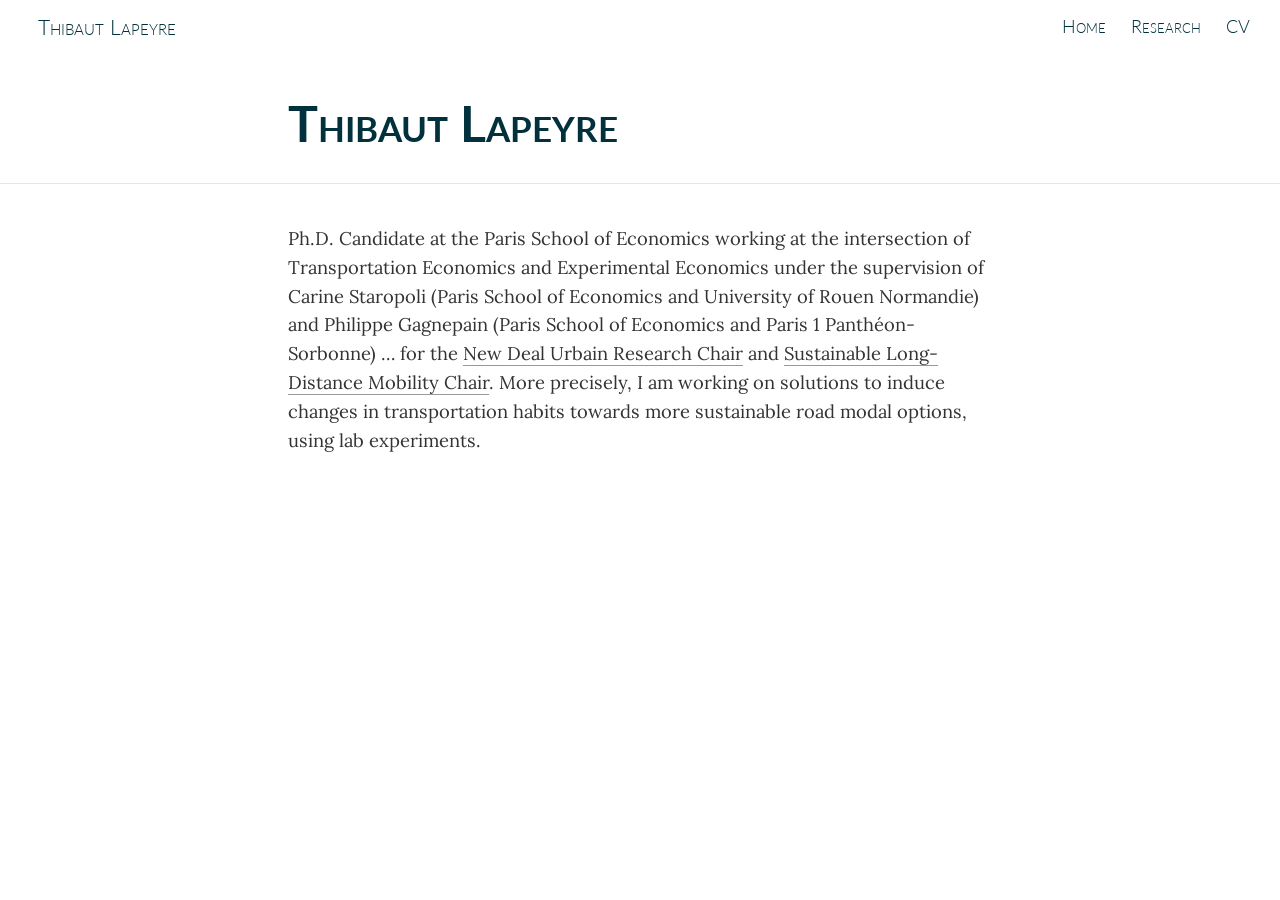
==== docs/index.html @ e449facc "Initial commit" ====
<!DOCTYPE html>

<html xmlns="http://www.w3.org/1999/xhtml" lang="" xml:lang="">

<head>
  <meta charset="utf-8"/>
  <meta name="viewport" content="width=device-width, initial-scale=1"/>
  <meta http-equiv="X-UA-Compatible" content="IE=Edge,chrome=1"/>
  <meta name="generator" content="distill" />

  <style type="text/css">
  /* Hide doc at startup (prevent jankiness while JS renders/transforms) */
  body {
    visibility: hidden;
  }
  </style>

 <!--radix_placeholder_import_source-->
 <!--/radix_placeholder_import_source-->

<style type="text/css">code{white-space: pre;}</style>
<style type="text/css" data-origin="pandoc">
pre > code.sourceCode { white-space: pre; position: relative; }
pre > code.sourceCode > span { line-height: 1.25; }
pre > code.sourceCode > span:empty { height: 1.2em; }
.sourceCode { overflow: visible; }
code.sourceCode > span { color: inherit; text-decoration: inherit; }
div.sourceCode { margin: 1em 0; }
pre.sourceCode { margin: 0; }
@media screen {
div.sourceCode { overflow: auto; }
}
@media print {
pre > code.sourceCode { white-space: pre-wrap; }
pre > code.sourceCode > span { display: inline-block; text-indent: -5em; padding-left: 5em; }
}
pre.numberSource code
  { counter-reset: source-line 0; }
pre.numberSource code > span
  { position: relative; left: -4em; counter-increment: source-line; }
pre.numberSource code > span > a:first-child::before
  { content: counter(source-line);
    position: relative; left: -1em; text-align: right; vertical-align: baseline;
    border: none; display: inline-block;
    -webkit-touch-callout: none; -webkit-user-select: none;
    -khtml-user-select: none; -moz-user-select: none;
    -ms-user-select: none; user-select: none;
    padding: 0 4px; width: 4em;
    color: #aaaaaa;
  }
pre.numberSource { margin-left: 3em; border-left: 1px solid #aaaaaa;  padding-left: 4px; }
div.sourceCode
  { color: #00769e; background-color: #f1f3f5; }
@media screen {
pre > code.sourceCode > span > a:first-child::before { text-decoration: underline; }
}
code span { color: #00769e; } /* Normal */
code span.al { color: #ad0000; } /* Alert */
code span.an { color: #5e5e5e; } /* Annotation */
code span.at { color: #657422; } /* Attribute */
code span.bn { color: #ad0000; } /* BaseN */
code span.bu { } /* BuiltIn */
code span.cf { color: #00769e; } /* ControlFlow */
code span.ch { color: #20794d; } /* Char */
code span.cn { color: #8f5902; } /* Constant */
code span.co { color: #5e5e5e; } /* Comment */
code span.cv { color: #5e5e5e; font-style: italic; } /* CommentVar */
code span.do { color: #5e5e5e; font-style: italic; } /* Documentation */
code span.dt { color: #ad0000; } /* DataType */
code span.dv { color: #ad0000; } /* DecVal */
code span.er { color: #ad0000; } /* Error */
code span.ex { } /* Extension */
code span.fl { color: #ad0000; } /* Float */
code span.fu { color: #4758ab; } /* Function */
code span.im { } /* Import */
code span.in { color: #5e5e5e; } /* Information */
code span.kw { color: #00769e; } /* Keyword */
code span.op { color: #5e5e5e; } /* Operator */
code span.ot { color: #00769e; } /* Other */
code span.pp { color: #ad0000; } /* Preprocessor */
code span.sc { color: #5e5e5e; } /* SpecialChar */
code span.ss { color: #20794d; } /* SpecialString */
code span.st { color: #20794d; } /* String */
code span.va { color: #111111; } /* Variable */
code span.vs { color: #20794d; } /* VerbatimString */
code span.wa { color: #5e5e5e; font-style: italic; } /* Warning */
</style>


  <!--radix_placeholder_meta_tags-->
  <title>Thibaut Lapeyre</title>




  <!--  https://developers.facebook.com/docs/sharing/webmasters#markup -->
  <meta property="og:title" content="Thibaut Lapeyre"/>
  <meta property="og:type" content="article"/>
  <meta property="og:locale" content="en_US"/>
  <meta property="og:site_name" content="Thibaut Lapeyre"/>

  <!--  https://dev.twitter.com/cards/types/summary -->
  <meta property="twitter:card" content="summary"/>
  <meta property="twitter:title" content="Thibaut Lapeyre"/>

  <!--/radix_placeholder_meta_tags-->
  <!--radix_placeholder_rmarkdown_metadata-->

  <script type="text/json" id="radix-rmarkdown-metadata">
  {"type":"list","attributes":{"names":{"type":"character","attributes":{},"value":["title","site","image","angle","links","output","resource_files"]}},"value":[{"type":"character","attributes":{},"value":["Thibaut Lapeyre"]},{"type":"character","attributes":{},"value":["distill::distill_website"]},{"type":"character","attributes":{},"value":["images/photo_thibaut_lapeyre.jpg"]},{"type":"integer","attributes":{},"value":[130]},{"type":"list","attributes":{},"value":[{"type":"list","attributes":{"names":{"type":"character","attributes":{},"value":["label","url"]}},"value":[{"type":"character","attributes":{},"value":["`<svg aria-hidden=\"true\" role=\"img\" viewBox=\"0 0 512 512\" style=\"height:1em;width:1em;vertical-align:-0.125em;margin-left:auto;margin-right:auto;font-size:inherit;fill:currentColor;overflow:visible;position:relative;\"><path d=\"M64 112c-8.8 0-16 7.2-16 16v22.1L220.5 291.7c20.7 17 50.4 17 71.1 0L464 150.1V128c0-8.8-7.2-16-16-16H64zM48 212.2V384c0 8.8 7.2 16 16 16H448c8.8 0 16-7.2 16-16V212.2L322 328.8c-38.4 31.5-93.7 31.5-132 0L48 212.2zM0 128C0 92.7 28.7 64 64 64H448c35.3 0 64 28.7 64 64V384c0 35.3-28.7 64-64 64H64c-35.3 0-64-28.7-64-64V128z\"/><\/svg>`{=html} Email"]},{"type":"character","attributes":{},"value":["mailto:thibautlapeyre@psemail.eu"]}]},{"type":"list","attributes":{"names":{"type":"character","attributes":{},"value":["label","url"]}},"value":[{"type":"character","attributes":{},"value":["`<svg aria-hidden=\"true\" role=\"img\" viewBox=\"0 0 496 512\" style=\"height:1em;width:0.97em;vertical-align:-0.125em;margin-left:auto;margin-right:auto;font-size:inherit;fill:currentColor;overflow:visible;position:relative;\"><path d=\"M165.9 397.4c0 2-2.3 3.6-5.2 3.6-3.3.3-5.6-1.3-5.6-3.6 0-2 2.3-3.6 5.2-3.6 3-.3 5.6 1.3 5.6 3.6zm-31.1-4.5c-.7 2 1.3 4.3 4.3 4.9 2.6 1 5.6 0 6.2-2s-1.3-4.3-4.3-5.2c-2.6-.7-5.5.3-6.2 2.3zm44.2-1.7c-2.9.7-4.9 2.6-4.6 4.9.3 2 2.9 3.3 5.9 2.6 2.9-.7 4.9-2.6 4.6-4.6-.3-1.9-3-3.2-5.9-2.9zM244.8 8C106.1 8 0 113.3 0 252c0 110.9 69.8 205.8 169.5 239.2 12.8 2.3 17.3-5.6 17.3-12.1 0-6.2-.3-40.4-.3-61.4 0 0-70 15-84.7-29.8 0 0-11.4-29.1-27.8-36.6 0 0-22.9-15.7 1.6-15.4 0 0 24.9 2 38.6 25.8 21.9 38.6 58.6 27.5 72.9 20.9 2.3-16 8.8-27.1 16-33.7-55.9-6.2-112.3-14.3-112.3-110.5 0-27.5 7.6-41.3 23.6-58.9-2.6-6.5-11.1-33.3 2.6-67.9 20.9-6.5 69 27 69 27 20-5.6 41.5-8.5 62.8-8.5s42.8 2.9 62.8 8.5c0 0 48.1-33.6 69-27 13.7 34.7 5.2 61.4 2.6 67.9 16 17.7 25.8 31.5 25.8 58.9 0 96.5-58.9 104.2-114.8 110.5 9.2 7.9 17 22.9 17 46.4 0 33.7-.3 75.4-.3 83.6 0 6.5 4.6 14.4 17.3 12.1C428.2 457.8 496 362.9 496 252 496 113.3 383.5 8 244.8 8zM97.2 352.9c-1.3 1-1 3.3.7 5.2 1.6 1.6 3.9 2.3 5.2 1 1.3-1 1-3.3-.7-5.2-1.6-1.6-3.9-2.3-5.2-1zm-10.8-8.1c-.7 1.3.3 2.9 2.3 3.9 1.6 1 3.6.7 4.3-.7.7-1.3-.3-2.9-2.3-3.9-2-.6-3.6-.3-4.3.7zm32.4 35.6c-1.6 1.3-1 4.3 1.3 6.2 2.3 2.3 5.2 2.6 6.5 1 1.3-1.3.7-4.3-1.3-6.2-2.2-2.3-5.2-2.6-6.5-1zm-11.4-14.7c-1.6 1-1.6 3.6 0 5.9 1.6 2.3 4.3 3.3 5.6 2.3 1.6-1.3 1.6-3.9 0-6.2-1.4-2.3-4-3.3-5.6-2z\"/><\/svg>`{=html} GitHub"]},{"type":"character","attributes":{},"value":["https://github.com/tiblapeyre"]}]}]},{"type":"character","attributes":{},"value":["distill::distill_article"]},{"type":"character","attributes":{},"value":["images/photo thibaut lapeyre.jpg","images/contis.jpg"]}]}
  </script>
  <!--/radix_placeholder_rmarkdown_metadata-->
  <!--radix_placeholder_navigation_in_header-->
  <meta name="distill:offset" content=""/>

  <script type="application/javascript">

    window.headroom_prevent_pin = false;

    window.document.addEventListener("DOMContentLoaded", function (event) {

      // initialize headroom for banner
      var header = $('header').get(0);
      var headerHeight = header.offsetHeight;
      var headroom = new Headroom(header, {
        tolerance: 5,
        onPin : function() {
          if (window.headroom_prevent_pin) {
            window.headroom_prevent_pin = false;
            headroom.unpin();
          }
        }
      });
      headroom.init();
      if(window.location.hash)
        headroom.unpin();
      $(header).addClass('headroom--transition');

      // offset scroll location for banner on hash change
      // (see: https://github.com/WickyNilliams/headroom.js/issues/38)
      window.addEventListener("hashchange", function(event) {
        window.scrollTo(0, window.pageYOffset - (headerHeight + 25));
      });

      // responsive menu
      $('.distill-site-header').each(function(i, val) {
        var topnav = $(this);
        var toggle = topnav.find('.nav-toggle');
        toggle.on('click', function() {
          topnav.toggleClass('responsive');
        });
      });

      // nav dropdowns
      $('.nav-dropbtn').click(function(e) {
        $(this).next('.nav-dropdown-content').toggleClass('nav-dropdown-active');
        $(this).parent().siblings('.nav-dropdown')
           .children('.nav-dropdown-content').removeClass('nav-dropdown-active');
      });
      $("body").click(function(e){
        $('.nav-dropdown-content').removeClass('nav-dropdown-active');
      });
      $(".nav-dropdown").click(function(e){
        e.stopPropagation();
      });
    });
  </script>

  <style type="text/css">

  /* Theme (user-documented overrideables for nav appearance) */

  .distill-site-nav {
    color: rgba(255, 255, 255, 0.8);
    background-color: #0F2E3D;
    font-size: 15px;
    font-weight: 300;
  }

  .distill-site-nav a {
    color: inherit;
    text-decoration: none;
  }

  .distill-site-nav a:hover {
    color: white;
  }

  @media print {
    .distill-site-nav {
      display: none;
    }
  }

  .distill-site-header {

  }

  .distill-site-footer {

  }


  /* Site Header */

  .distill-site-header {
    width: 100%;
    box-sizing: border-box;
    z-index: 3;
  }

  .distill-site-header .nav-left {
    display: inline-block;
    margin-left: 8px;
  }

  @media screen and (max-width: 768px) {
    .distill-site-header .nav-left {
      margin-left: 0;
    }
  }


  .distill-site-header .nav-right {
    float: right;
    margin-right: 8px;
  }

  .distill-site-header a,
  .distill-site-header .title {
    display: inline-block;
    text-align: center;
    padding: 14px 10px 14px 10px;
  }

  .distill-site-header .title {
    font-size: 18px;
    min-width: 150px;
  }

  .distill-site-header .logo {
    padding: 0;
  }

  .distill-site-header .logo img {
    display: none;
    max-height: 20px;
    width: auto;
    margin-bottom: -4px;
  }

  .distill-site-header .nav-image img {
    max-height: 18px;
    width: auto;
    display: inline-block;
    margin-bottom: -3px;
  }



  @media screen and (min-width: 1000px) {
    .distill-site-header .logo img {
      display: inline-block;
    }
    .distill-site-header .nav-left {
      margin-left: 20px;
    }
    .distill-site-header .nav-right {
      margin-right: 20px;
    }
    .distill-site-header .title {
      padding-left: 12px;
    }
  }


  .distill-site-header .nav-toggle {
    display: none;
  }

  .nav-dropdown {
    display: inline-block;
    position: relative;
  }

  .nav-dropdown .nav-dropbtn {
    border: none;
    outline: none;
    color: rgba(255, 255, 255, 0.8);
    padding: 16px 10px;
    background-color: transparent;
    font-family: inherit;
    font-size: inherit;
    font-weight: inherit;
    margin: 0;
    margin-top: 1px;
    z-index: 2;
  }

  .nav-dropdown-content {
    display: none;
    position: absolute;
    background-color: white;
    min-width: 200px;
    border: 1px solid rgba(0,0,0,0.15);
    border-radius: 4px;
    box-shadow: 0px 8px 16px 0px rgba(0,0,0,0.1);
    z-index: 1;
    margin-top: 2px;
    white-space: nowrap;
    padding-top: 4px;
    padding-bottom: 4px;
  }

  .nav-dropdown-content hr {
    margin-top: 4px;
    margin-bottom: 4px;
    border: none;
    border-bottom: 1px solid rgba(0, 0, 0, 0.1);
  }

  .nav-dropdown-active {
    display: block;
  }

  .nav-dropdown-content a, .nav-dropdown-content .nav-dropdown-header {
    color: black;
    padding: 6px 24px;
    text-decoration: none;
    display: block;
    text-align: left;
  }

  .nav-dropdown-content .nav-dropdown-header {
    display: block;
    padding: 5px 24px;
    padding-bottom: 0;
    text-transform: uppercase;
    font-size: 14px;
    color: #999999;
    white-space: nowrap;
  }

  .nav-dropdown:hover .nav-dropbtn {
    color: white;
  }

  .nav-dropdown-content a:hover {
    background-color: #ddd;
    color: black;
  }

  .nav-right .nav-dropdown-content {
    margin-left: -45%;
    right: 0;
  }

  @media screen and (max-width: 768px) {
    .distill-site-header a, .distill-site-header .nav-dropdown  {display: none;}
    .distill-site-header a.nav-toggle {
      float: right;
      display: block;
    }
    .distill-site-header .title {
      margin-left: 0;
    }
    .distill-site-header .nav-right {
      margin-right: 0;
    }
    .distill-site-header {
      overflow: hidden;
    }
    .nav-right .nav-dropdown-content {
      margin-left: 0;
    }
  }


  @media screen and (max-width: 768px) {
    .distill-site-header.responsive {position: relative; min-height: 500px; }
    .distill-site-header.responsive a.nav-toggle {
      position: absolute;
      right: 0;
      top: 0;
    }
    .distill-site-header.responsive a,
    .distill-site-header.responsive .nav-dropdown {
      display: block;
      text-align: left;
    }
    .distill-site-header.responsive .nav-left,
    .distill-site-header.responsive .nav-right {
      width: 100%;
    }
    .distill-site-header.responsive .nav-dropdown {float: none;}
    .distill-site-header.responsive .nav-dropdown-content {position: relative;}
    .distill-site-header.responsive .nav-dropdown .nav-dropbtn {
      display: block;
      width: 100%;
      text-align: left;
    }
  }

  /* Site Footer */

  .distill-site-footer {
    width: 100%;
    overflow: hidden;
    box-sizing: border-box;
    z-index: 3;
    margin-top: 30px;
    padding-top: 30px;
    padding-bottom: 30px;
    text-align: center;
  }

  /* Headroom */

  d-title {
    padding-top: 6rem;
  }

  @media print {
    d-title {
      padding-top: 4rem;
    }
  }

  .headroom {
    z-index: 1000;
    position: fixed;
    top: 0;
    left: 0;
    right: 0;
  }

  .headroom--transition {
    transition: all .4s ease-in-out;
  }

  .headroom--unpinned {
    top: -100px;
  }

  .headroom--pinned {
    top: 0;
  }

  /* adjust viewport for navbar height */
  /* helps vertically center bootstrap (non-distill) content */
  .min-vh-100 {
    min-height: calc(100vh - 100px) !important;
  }

  </style>

  <script src="site_libs/jquery-3.6.0/jquery-3.6.0.min.js"></script>
  <link href="site_libs/font-awesome-6.5.2/css/all.min.css" rel="stylesheet"/>
  <link href="site_libs/font-awesome-6.5.2/css/v4-shims.min.css" rel="stylesheet"/>
  <script src="site_libs/headroom-0.9.4/headroom.min.js"></script>
  <!--/radix_placeholder_navigation_in_header-->
  <!--radix_placeholder_distill-->

  <style type="text/css">

  body {
    background-color: white;
  }

  .pandoc-table {
    width: 100%;
  }

  .pandoc-table>caption {
    margin-bottom: 10px;
  }

  .pandoc-table th:not([align]) {
    text-align: left;
  }

  .pagedtable-footer {
    font-size: 15px;
  }

  d-byline .byline {
    grid-template-columns: 2fr 2fr;
  }

  d-byline .byline h3 {
    margin-block-start: 1.5em;
  }

  d-byline .byline .authors-affiliations h3 {
    margin-block-start: 0.5em;
  }

  .authors-affiliations .orcid-id {
    width: 16px;
    height:16px;
    margin-left: 4px;
    margin-right: 4px;
    vertical-align: middle;
    padding-bottom: 2px;
  }

  d-title .dt-tags {
    margin-top: 1em;
    grid-column: text;
  }

  .dt-tags .dt-tag {
    text-decoration: none;
    display: inline-block;
    color: rgba(0,0,0,0.6);
    padding: 0em 0.4em;
    margin-right: 0.5em;
    margin-bottom: 0.4em;
    font-size: 70%;
    border: 1px solid rgba(0,0,0,0.2);
    border-radius: 3px;
    text-transform: uppercase;
    font-weight: 500;
  }

  d-article table.gt_table td,
  d-article table.gt_table th {
    border-bottom: none;
    font-size: 100%;
  }

  .html-widget {
    margin-bottom: 2.0em;
  }

  .l-screen-inset {
    padding-right: 16px;
  }

  .l-screen .caption {
    margin-left: 10px;
  }

  .shaded {
    background: rgb(247, 247, 247);
    padding-top: 20px;
    padding-bottom: 20px;
    border-top: 1px solid rgba(0, 0, 0, 0.1);
    border-bottom: 1px solid rgba(0, 0, 0, 0.1);
  }

  .shaded .html-widget {
    margin-bottom: 0;
    border: 1px solid rgba(0, 0, 0, 0.1);
  }

  .shaded .shaded-content {
    background: white;
  }

  .text-output {
    margin-top: 0;
    line-height: 1.5em;
  }

  .hidden {
    display: none !important;
  }

  hr.section-separator {
    border: none;
    border-top: 1px solid rgba(0, 0, 0, 0.1);
    margin: 0px;
  }


  d-byline {
    border-top: none;
  }

  d-article {
    padding-top: 2.5rem;
    padding-bottom: 30px;
    border-top: none;
  }

  d-appendix {
    padding-top: 30px;
  }

  d-article>p>img {
    width: 100%;
  }

  d-article h2 {
    margin: 1rem 0 1.5rem 0;
  }

  d-article h3 {
    margin-top: 1.5rem;
  }

  d-article iframe {
    border: 1px solid rgba(0, 0, 0, 0.1);
    margin-bottom: 2.0em;
    width: 100%;
  }

  /* Tweak code blocks */

  d-article div.sourceCode code,
  d-article pre code {
    font-family: Consolas, Monaco, 'Andale Mono', 'Ubuntu Mono', monospace;
  }

  d-article pre,
  d-article div.sourceCode,
  d-article div.sourceCode pre {
    overflow: auto;
  }

  d-article div.sourceCode {
    background-color: white;
  }

  d-article div.sourceCode pre {
    padding-left: 10px;
    font-size: 12px;
    border-left: 2px solid rgba(0,0,0,0.1);
  }

  d-article pre {
    font-size: 12px;
    color: black;
    background: none;
    margin-top: 0;
    text-align: left;
    white-space: pre;
    word-spacing: normal;
    word-break: normal;
    word-wrap: normal;
    line-height: 1.5;

    -moz-tab-size: 4;
    -o-tab-size: 4;
    tab-size: 4;

    -webkit-hyphens: none;
    -moz-hyphens: none;
    -ms-hyphens: none;
    hyphens: none;
  }

  d-article pre a {
    border-bottom: none;
  }

  d-article pre a:hover {
    border-bottom: none;
    text-decoration: underline;
  }

  d-article details {
    grid-column: text;
    margin-bottom: 0.8em;
  }

  @media(min-width: 768px) {

  d-article pre,
  d-article div.sourceCode,
  d-article div.sourceCode pre {
    overflow: visible !important;
  }

  d-article div.sourceCode pre {
    padding-left: 18px;
    font-size: 14px;
  }

  /* tweak for Pandoc numbered line within distill */
  d-article pre.numberSource code > span {
      left: -2em;
  }

  d-article pre {
    font-size: 14px;
  }

  }

  figure img.external {
    background: white;
    border: 1px solid rgba(0, 0, 0, 0.1);
    box-shadow: 0 1px 8px rgba(0, 0, 0, 0.1);
    padding: 18px;
    box-sizing: border-box;
  }

  /* CSS for d-contents */

  .d-contents {
    grid-column: text;
    color: rgba(0,0,0,0.8);
    font-size: 0.9em;
    padding-bottom: 1em;
    margin-bottom: 1em;
    padding-bottom: 0.5em;
    margin-bottom: 1em;
    padding-left: 0.25em;
    justify-self: start;
  }

  @media(min-width: 1000px) {
    .d-contents.d-contents-float {
      height: 0;
      grid-column-start: 1;
      grid-column-end: 4;
      justify-self: center;
      padding-right: 3em;
      padding-left: 2em;
    }
  }

  .d-contents nav h3 {
    font-size: 18px;
    margin-top: 0;
    margin-bottom: 1em;
  }

  .d-contents li {
    list-style-type: none
  }

  .d-contents nav > ul {
    padding-left: 0;
  }

  .d-contents ul {
    padding-left: 1em
  }

  .d-contents nav ul li {
    margin-top: 0.6em;
    margin-bottom: 0.2em;
  }

  .d-contents nav a {
    font-size: 13px;
    border-bottom: none;
    text-decoration: none
    color: rgba(0, 0, 0, 0.8);
  }

  .d-contents nav a:hover {
    text-decoration: underline solid rgba(0, 0, 0, 0.6)
  }

  .d-contents nav > ul > li > a {
    font-weight: 600;
  }

  .d-contents nav > ul > li > ul {
    font-weight: inherit;
  }

  .d-contents nav > ul > li > ul > li {
    margin-top: 0.2em;
  }


  .d-contents nav ul {
    margin-top: 0;
    margin-bottom: 0.25em;
  }

  .d-article-with-toc h2:nth-child(2) {
    margin-top: 0;
  }


  /* Figure */

  .figure {
    position: relative;
    margin-bottom: 2.5em;
    margin-top: 1.5em;
  }

  .figure .caption {
    color: rgba(0, 0, 0, 0.6);
    font-size: 12px;
    line-height: 1.5em;
  }

  .figure img.external {
    background: white;
    border: 1px solid rgba(0, 0, 0, 0.1);
    box-shadow: 0 1px 8px rgba(0, 0, 0, 0.1);
    padding: 18px;
    box-sizing: border-box;
  }

  .figure .caption a {
    color: rgba(0, 0, 0, 0.6);
  }

  .figure .caption b,
  .figure .caption strong, {
    font-weight: 600;
    color: rgba(0, 0, 0, 1.0);
  }

  /* Citations */

  d-article .citation {
    color: inherit;
    cursor: inherit;
  }

  div.hanging-indent{
    margin-left: 1em; text-indent: -1em;
  }

  /* Citation hover box */

  .tippy-box[data-theme~=light-border] {
    background-color: rgba(250, 250, 250, 0.95);
  }

  .tippy-content > p {
    margin-bottom: 0;
    padding: 2px;
  }


  /* Tweak 1000px media break to show more text */

  @media(min-width: 1000px) {
    .base-grid,
    distill-header,
    d-title,
    d-abstract,
    d-article,
    d-appendix,
    distill-appendix,
    d-byline,
    d-footnote-list,
    d-citation-list,
    distill-footer {
      grid-template-columns: [screen-start] 1fr [page-start kicker-start] 80px [middle-start] 50px [text-start kicker-end] 65px 65px 65px 65px 65px 65px 65px 65px [text-end gutter-start] 65px [middle-end] 65px [page-end gutter-end] 1fr [screen-end];
      grid-column-gap: 16px;
    }

    .grid {
      grid-column-gap: 16px;
    }

    d-article {
      font-size: 1.06rem;
      line-height: 1.7em;
    }
    figure .caption, .figure .caption, figure figcaption {
      font-size: 13px;
    }
  }

  @media(min-width: 1180px) {
    .base-grid,
    distill-header,
    d-title,
    d-abstract,
    d-article,
    d-appendix,
    distill-appendix,
    d-byline,
    d-footnote-list,
    d-citation-list,
    distill-footer {
      grid-template-columns: [screen-start] 1fr [page-start kicker-start] 60px [middle-start] 60px [text-start kicker-end] 60px 60px 60px 60px 60px 60px 60px 60px [text-end gutter-start] 60px [middle-end] 60px [page-end gutter-end] 1fr [screen-end];
      grid-column-gap: 32px;
    }

    .grid {
      grid-column-gap: 32px;
    }
  }


  /* Get the citation styles for the appendix (not auto-injected on render since
     we do our own rendering of the citation appendix) */

  d-appendix .citation-appendix,
  .d-appendix .citation-appendix {
    font-size: 11px;
    line-height: 15px;
    border-left: 1px solid rgba(0, 0, 0, 0.1);
    padding-left: 18px;
    border: 1px solid rgba(0,0,0,0.1);
    background: rgba(0, 0, 0, 0.02);
    padding: 10px 18px;
    border-radius: 3px;
    color: rgba(150, 150, 150, 1);
    overflow: hidden;
    margin-top: -12px;
    white-space: pre-wrap;
    word-wrap: break-word;
  }

  /* Include appendix styles here so they can be overridden */

  d-appendix {
    contain: layout style;
    font-size: 0.8em;
    line-height: 1.7em;
    margin-top: 60px;
    margin-bottom: 0;
    border-top: 1px solid rgba(0, 0, 0, 0.1);
    color: rgba(0,0,0,0.5);
    padding-top: 60px;
    padding-bottom: 48px;
  }

  d-appendix h3 {
    grid-column: page-start / text-start;
    font-size: 15px;
    font-weight: 500;
    margin-top: 1em;
    margin-bottom: 0;
    color: rgba(0,0,0,0.65);
  }

  d-appendix h3 + * {
    margin-top: 1em;
  }

  d-appendix ol {
    padding: 0 0 0 15px;
  }

  @media (min-width: 768px) {
    d-appendix ol {
      padding: 0 0 0 30px;
      margin-left: -30px;
    }
  }

  d-appendix li {
    margin-bottom: 1em;
  }

  d-appendix a {
    color: rgba(0, 0, 0, 0.6);
  }

  d-appendix > * {
    grid-column: text;
  }

  d-appendix > d-footnote-list,
  d-appendix > d-citation-list,
  d-appendix > distill-appendix {
    grid-column: screen;
  }

  /* Include footnote styles here so they can be overridden */

  d-footnote-list {
    contain: layout style;
  }

  d-footnote-list > * {
    grid-column: text;
  }

  d-footnote-list a.footnote-backlink {
    color: rgba(0,0,0,0.3);
    padding-left: 0.5em;
  }



  /* Anchor.js */

  .anchorjs-link {
    /*transition: all .25s linear; */
    text-decoration: none;
    border-bottom: none;
  }
  *:hover > .anchorjs-link {
    margin-left: -1.125em !important;
    text-decoration: none;
    border-bottom: none;
  }

  /* Social footer */

  .social_footer {
    margin-top: 30px;
    margin-bottom: 0;
    color: rgba(0,0,0,0.67);
  }

  .disqus-comments {
    margin-right: 30px;
  }

  .disqus-comment-count {
    border-bottom: 1px solid rgba(0, 0, 0, 0.4);
    cursor: pointer;
  }

  #disqus_thread {
    margin-top: 30px;
  }

  .article-sharing a {
    border-bottom: none;
    margin-right: 8px;
  }

  .article-sharing a:hover {
    border-bottom: none;
  }

  .sidebar-section.subscribe {
    font-size: 12px;
    line-height: 1.6em;
  }

  .subscribe p {
    margin-bottom: 0.5em;
  }


  .article-footer .subscribe {
    font-size: 15px;
    margin-top: 45px;
  }


  .sidebar-section.custom {
    font-size: 12px;
    line-height: 1.6em;
  }

  .custom p {
    margin-bottom: 0.5em;
  }

  /* Styles for listing layout (hide title) */
  .layout-listing d-title, .layout-listing .d-title {
    display: none;
  }

  /* Styles for posts lists (not auto-injected) */


  .posts-with-sidebar {
    padding-left: 45px;
    padding-right: 45px;
  }

  .posts-list .description h2,
  .posts-list .description p {
    font-family: -apple-system, BlinkMacSystemFont, "Segoe UI", Roboto, Oxygen, Ubuntu, Cantarell, "Fira Sans", "Droid Sans", "Helvetica Neue", Arial, sans-serif;
  }

  .posts-list .description h2 {
    font-weight: 700;
    border-bottom: none;
    padding-bottom: 0;
  }

  .posts-list h2.post-tag {
    border-bottom: 1px solid rgba(0, 0, 0, 0.2);
    padding-bottom: 12px;
  }
  .posts-list {
    margin-top: 60px;
    margin-bottom: 24px;
  }

  .posts-list .post-preview {
    text-decoration: none;
    overflow: hidden;
    display: block;
    border-bottom: 1px solid rgba(0, 0, 0, 0.1);
    padding: 24px 0;
  }

  .post-preview-last {
    border-bottom: none !important;
  }

  .posts-list .posts-list-caption {
    grid-column: screen;
    font-weight: 400;
  }

  .posts-list .post-preview h2 {
    margin: 0 0 6px 0;
    line-height: 1.2em;
    font-style: normal;
    font-size: 24px;
  }

  .posts-list .post-preview p {
    margin: 0 0 12px 0;
    line-height: 1.4em;
    font-size: 16px;
  }

  .posts-list .post-preview .thumbnail {
    box-sizing: border-box;
    margin-bottom: 24px;
    position: relative;
    max-width: 500px;
  }
  .posts-list .post-preview img {
    width: 100%;
    display: block;
  }

  .posts-list .metadata {
    font-size: 12px;
    line-height: 1.4em;
    margin-bottom: 18px;
  }

  .posts-list .metadata > * {
    display: inline-block;
  }

  .posts-list .metadata .publishedDate {
    margin-right: 2em;
  }

  .posts-list .metadata .dt-authors {
    display: block;
    margin-top: 0.3em;
    margin-right: 2em;
  }

  .posts-list .dt-tags {
    display: block;
    line-height: 1em;
  }

  .posts-list .dt-tags .dt-tag {
    display: inline-block;
    color: rgba(0,0,0,0.6);
    padding: 0.3em 0.4em;
    margin-right: 0.2em;
    margin-bottom: 0.4em;
    font-size: 60%;
    border: 1px solid rgba(0,0,0,0.2);
    border-radius: 3px;
    text-transform: uppercase;
    font-weight: 500;
  }

  .posts-list img {
    opacity: 1;
  }

  .posts-list img[data-src] {
    opacity: 0;
  }

  .posts-more {
    clear: both;
  }


  .posts-sidebar {
    font-size: 16px;
  }

  .posts-sidebar h3 {
    font-size: 16px;
    margin-top: 0;
    margin-bottom: 0.5em;
    font-weight: 400;
    text-transform: uppercase;
  }

  .sidebar-section {
    margin-bottom: 30px;
  }

  .categories ul {
    list-style-type: none;
    margin: 0;
    padding: 0;
  }

  .categories li {
    color: rgba(0, 0, 0, 0.8);
    margin-bottom: 0;
  }

  .categories li>a {
    border-bottom: none;
  }

  .categories li>a:hover {
    border-bottom: 1px solid rgba(0, 0, 0, 0.4);
  }

  .categories .active {
    font-weight: 600;
  }

  .categories .category-count {
    color: rgba(0, 0, 0, 0.4);
  }


  @media(min-width: 768px) {
    .posts-list .post-preview h2 {
      font-size: 26px;
    }
    .posts-list .post-preview .thumbnail {
      float: right;
      width: 30%;
      margin-bottom: 0;
    }
    .posts-list .post-preview .description {
      float: left;
      width: 45%;
    }
    .posts-list .post-preview .metadata {
      float: left;
      width: 20%;
      margin-top: 8px;
    }
    .posts-list .post-preview p {
      margin: 0 0 12px 0;
      line-height: 1.5em;
      font-size: 16px;
    }
    .posts-with-sidebar .posts-list {
      float: left;
      width: 75%;
    }
    .posts-with-sidebar .posts-sidebar {
      float: right;
      width: 20%;
      margin-top: 60px;
      padding-top: 24px;
      padding-bottom: 24px;
    }
  }


  /* Improve display for browsers without grid (IE/Edge <= 15) */

  .downlevel {
    line-height: 1.6em;
    font-family: -apple-system, BlinkMacSystemFont, "Segoe UI", Roboto, Oxygen, Ubuntu, Cantarell, "Fira Sans", "Droid Sans", "Helvetica Neue", Arial, sans-serif;
    margin: 0;
  }

  .downlevel .d-title {
    padding-top: 6rem;
    padding-bottom: 1.5rem;
  }

  .downlevel .d-title h1 {
    font-size: 50px;
    font-weight: 700;
    line-height: 1.1em;
    margin: 0 0 0.5rem;
  }

  .downlevel .d-title p {
    font-weight: 300;
    font-size: 1.2rem;
    line-height: 1.55em;
    margin-top: 0;
  }

  .downlevel .d-byline {
    padding-top: 0.8em;
    padding-bottom: 0.8em;
    font-size: 0.8rem;
    line-height: 1.8em;
  }

  .downlevel .section-separator {
    border: none;
    border-top: 1px solid rgba(0, 0, 0, 0.1);
  }

  .downlevel .d-article {
    font-size: 1.06rem;
    line-height: 1.7em;
    padding-top: 1rem;
    padding-bottom: 2rem;
  }


  .downlevel .d-appendix {
    padding-left: 0;
    padding-right: 0;
    max-width: none;
    font-size: 0.8em;
    line-height: 1.7em;
    margin-bottom: 0;
    color: rgba(0,0,0,0.5);
    padding-top: 40px;
    padding-bottom: 48px;
  }

  .downlevel .footnotes ol {
    padding-left: 13px;
  }

  .downlevel .base-grid,
  .downlevel .distill-header,
  .downlevel .d-title,
  .downlevel .d-abstract,
  .downlevel .d-article,
  .downlevel .d-appendix,
  .downlevel .distill-appendix,
  .downlevel .d-byline,
  .downlevel .d-footnote-list,
  .downlevel .d-citation-list,
  .downlevel .distill-footer,
  .downlevel .appendix-bottom,
  .downlevel .posts-container {
    padding-left: 40px;
    padding-right: 40px;
  }

  @media(min-width: 768px) {
    .downlevel .base-grid,
    .downlevel .distill-header,
    .downlevel .d-title,
    .downlevel .d-abstract,
    .downlevel .d-article,
    .downlevel .d-appendix,
    .downlevel .distill-appendix,
    .downlevel .d-byline,
    .downlevel .d-footnote-list,
    .downlevel .d-citation-list,
    .downlevel .distill-footer,
    .downlevel .appendix-bottom,
    .downlevel .posts-container {
    padding-left: 150px;
    padding-right: 150px;
    max-width: 900px;
  }
  }

  .downlevel pre code {
    display: block;
    border-left: 2px solid rgba(0, 0, 0, .1);
    padding: 0 0 0 20px;
    font-size: 14px;
  }

  .downlevel code, .downlevel pre {
    color: black;
    background: none;
    font-family: Consolas, Monaco, 'Andale Mono', 'Ubuntu Mono', monospace;
    text-align: left;
    white-space: pre;
    word-spacing: normal;
    word-break: normal;
    word-wrap: normal;
    line-height: 1.5;

    -moz-tab-size: 4;
    -o-tab-size: 4;
    tab-size: 4;

    -webkit-hyphens: none;
    -moz-hyphens: none;
    -ms-hyphens: none;
    hyphens: none;
  }

  .downlevel .posts-list .post-preview {
    color: inherit;
  }



  </style>

  <script type="application/javascript">

  function is_downlevel_browser() {
    if (bowser.isUnsupportedBrowser({ msie: "12", msedge: "16"},
                                   window.navigator.userAgent)) {
      return true;
    } else {
      return window.load_distill_framework === undefined;
    }
  }

  // show body when load is complete
  function on_load_complete() {

    // add anchors
    if (window.anchors) {
      window.anchors.options.placement = 'left';
      window.anchors.add('d-article > h2, d-article > h3, d-article > h4, d-article > h5');
    }


    // set body to visible
    document.body.style.visibility = 'visible';

    // force redraw for leaflet widgets
    if (window.HTMLWidgets) {
      var maps = window.HTMLWidgets.findAll(".leaflet");
      $.each(maps, function(i, el) {
        var map = this.getMap();
        map.invalidateSize();
        map.eachLayer(function(layer) {
          if (layer instanceof L.TileLayer)
            layer.redraw();
        });
      });
    }

    // trigger 'shown' so htmlwidgets resize
    $('d-article').trigger('shown');
  }

  function init_distill() {

    init_common();

    // create front matter
    var front_matter = $('<d-front-matter></d-front-matter>');
    $('#distill-front-matter').wrap(front_matter);

    // create d-title
    $('.d-title').changeElementType('d-title');

    // separator
    var separator = '<hr class="section-separator" style="clear: both"/>';
    // prepend separator above appendix
    $('.d-byline').before(separator);
    $('.d-article').before(separator);

    // create d-byline
    var byline = $('<d-byline></d-byline>');
    $('.d-byline').replaceWith(byline);

    // create d-article
    var article = $('<d-article></d-article>');
    $('.d-article').wrap(article).children().unwrap();

    // move posts container into article
    $('.posts-container').appendTo($('d-article'));

    // create d-appendix
    $('.d-appendix').changeElementType('d-appendix');

    // flag indicating that we have appendix items
    var appendix = $('.appendix-bottom').children('h3').length > 0;

    // replace footnotes with <d-footnote>
    $('.footnote-ref').each(function(i, val) {
      appendix = true;
      var href = $(this).attr('href');
      var id = href.replace('#', '');
      var fn = $('#' + id);
      var fn_p = $('#' + id + '>p');
      fn_p.find('.footnote-back').remove();
      var text = fn_p.html();
      var dtfn = $('<d-footnote></d-footnote>');
      dtfn.html(text);
      $(this).replaceWith(dtfn);
    });
    // remove footnotes
    $('.footnotes').remove();

    // move refs into #references-listing
    $('#references-listing').replaceWith($('#refs'));

    $('h1.appendix, h2.appendix').each(function(i, val) {
      $(this).changeElementType('h3');
    });
    $('h3.appendix').each(function(i, val) {
      var id = $(this).attr('id');
      $('.d-contents a[href="#' + id + '"]').parent().remove();
      appendix = true;
      $(this).nextUntil($('h1, h2, h3')).addBack().appendTo($('d-appendix'));
    });

    // show d-appendix if we have appendix content
    $("d-appendix").css('display', appendix ? 'grid' : 'none');

    // localize layout chunks to just output
    $('.layout-chunk').each(function(i, val) {

      // capture layout
      var layout = $(this).attr('data-layout');

      // apply layout to markdown level block elements
      var elements = $(this).children().not('details, div.sourceCode, pre, script');
      elements.each(function(i, el) {
        var layout_div = $('<div class="' + layout + '"></div>');
        if (layout_div.hasClass('shaded')) {
          var shaded_content = $('<div class="shaded-content"></div>');
          $(this).wrap(shaded_content);
          $(this).parent().wrap(layout_div);
        } else {
          $(this).wrap(layout_div);
        }
      });


      // unwrap the layout-chunk div
      $(this).children().unwrap();
    });

    // remove code block used to force  highlighting css
    $('.distill-force-highlighting-css').parent().remove();

    // remove empty line numbers inserted by pandoc when using a
    // custom syntax highlighting theme, except when numbering line
    // in code chunk
    $('pre:not(.numberLines) code.sourceCode a:empty').remove();

    // load distill framework
    load_distill_framework();

    // wait for window.distillRunlevel == 4 to do post processing
    function distill_post_process() {

      if (!window.distillRunlevel || window.distillRunlevel < 4)
        return;

      // hide author/affiliations entirely if we have no authors
      var front_matter = JSON.parse($("#distill-front-matter").html());
      var have_authors = front_matter.authors && front_matter.authors.length > 0;
      if (!have_authors)
        $('d-byline').addClass('hidden');

      // article with toc class
      $('.d-contents').parent().addClass('d-article-with-toc');

      // strip links that point to #
      $('.authors-affiliations').find('a[href="#"]').removeAttr('href');

      // add orcid ids
      $('.authors-affiliations').find('.author').each(function(i, el) {
        var orcid_id = front_matter.authors[i].orcidID;
        var author_name = front_matter.authors[i].author
        if (orcid_id) {
          var a = $('<a></a>');
          a.attr('href', 'https://orcid.org/' + orcid_id);
          var img = $('<img></img>');
          img.addClass('orcid-id');
          img.attr('alt', author_name ? 'ORCID ID for ' + author_name : 'ORCID ID');
          img.attr('src','[data-uri]');
          a.append(img);
          $(this).append(a);
        }
      });

      // hide elements of author/affiliations grid that have no value
      function hide_byline_column(caption) {
        $('d-byline').find('h3:contains("' + caption + '")').parent().css('visibility', 'hidden');
      }

      // affiliations
      var have_affiliations = false;
      for (var i = 0; i<front_matter.authors.length; ++i) {
        var author = front_matter.authors[i];
        if (author.affiliation !== "&nbsp;") {
          have_affiliations = true;
          break;
        }
      }
      if (!have_affiliations)
        $('d-byline').find('h3:contains("Affiliations")').css('visibility', 'hidden');

      // published date
      if (!front_matter.publishedDate)
        hide_byline_column("Published");

      // document object identifier
      var doi = $('d-byline').find('h3:contains("DOI")');
      var doi_p = doi.next().empty();
      if (!front_matter.doi) {
        // if we have a citation and valid citationText then link to that
        if ($('#citation').length > 0 && front_matter.citationText) {
          doi.html('Citation');
          $('<a href="#citation"></a>')
            .text(front_matter.citationText)
            .appendTo(doi_p);
        } else {
          hide_byline_column("DOI");
        }
      } else {
        $('<a></a>')
           .attr('href', "https://doi.org/" + front_matter.doi)
           .html(front_matter.doi)
           .appendTo(doi_p);
      }

       // change plural form of authors/affiliations
      if (front_matter.authors.length === 1) {
        var grid = $('.authors-affiliations');
        grid.children('h3:contains("Authors")').text('Author');
        grid.children('h3:contains("Affiliations")').text('Affiliation');
      }

      // remove d-appendix and d-footnote-list local styles
      $('d-appendix > style:first-child').remove();
      $('d-footnote-list > style:first-child').remove();

      // move appendix-bottom entries to the bottom
      $('.appendix-bottom').appendTo('d-appendix').children().unwrap();
      $('.appendix-bottom').remove();

      // hoverable references
      $('span.citation[data-cites]').each(function() {
        const citeChild = $(this).children()[0]
        // Do not process if @xyz has been used without escaping and without bibliography activated
        // https://github.com/rstudio/distill/issues/466
        if (citeChild === undefined) return true

        if (citeChild.nodeName == "D-FOOTNOTE") {
          var fn = citeChild
          $(this).html(fn.shadowRoot.querySelector("sup"))
          $(this).id = fn.id
          fn.remove()
        }
        var refs = $(this).attr('data-cites').split(" ");
        var refHtml = refs.map(function(ref) {
          // Could use CSS.escape too here, we insure backward compatibility in navigator
          return "<p>" + $('div[id="ref-' + ref + '"]').html() + "</p>";
        }).join("\n");
        window.tippy(this, {
          allowHTML: true,
          content: refHtml,
          maxWidth: 500,
          interactive: true,
          interactiveBorder: 10,
          theme: 'light-border',
          placement: 'bottom-start'
        });
      });

      // fix footnotes in tables (#411)
      // replacing broken distill.pub feature
      $('table d-footnote').each(function() {
        // we replace internal showAtNode methode which is triggered when hovering a footnote
        this.hoverBox.showAtNode = function(node) {
          // ported from https://github.com/distillpub/template/pull/105/files
          calcOffset = function(elem) {
              let x = elem.offsetLeft;
              let y = elem.offsetTop;
              // Traverse upwards until an `absolute` element is found or `elem`
              // becomes null.
              while (elem = elem.offsetParent && elem.style.position != 'absolute') {
                  x += elem.offsetLeft;
                  y += elem.offsetTop;
              }

              return { left: x, top: y };
          }
          // https://developer.mozilla.org/en-US/docs/Web/API/HTMLElement/offsetTop
          const bbox = node.getBoundingClientRect();
          const offset = calcOffset(node);
          this.show([offset.left + bbox.width, offset.top + bbox.height]);
        }
      })

      // clear polling timer
      clearInterval(tid);

      // show body now that everything is ready
      on_load_complete();
    }

    var tid = setInterval(distill_post_process, 50);
    distill_post_process();

  }

  function init_downlevel() {

    init_common();

     // insert hr after d-title
    $('.d-title').after($('<hr class="section-separator"/>'));

    // check if we have authors
    var front_matter = JSON.parse($("#distill-front-matter").html());
    var have_authors = front_matter.authors && front_matter.authors.length > 0;

    // manage byline/border
    if (!have_authors)
      $('.d-byline').remove();
    $('.d-byline').after($('<hr class="section-separator"/>'));
    $('.d-byline a').remove();

    // remove toc
    $('.d-contents').remove();

    // move appendix elements
    $('h1.appendix, h2.appendix').each(function(i, val) {
      $(this).changeElementType('h3');
    });
    $('h3.appendix').each(function(i, val) {
      $(this).nextUntil($('h1, h2, h3')).addBack().appendTo($('.d-appendix'));
    });


    // inject headers into references and footnotes
    var refs_header = $('<h3></h3>');
    refs_header.text('References');
    $('#refs').prepend(refs_header);

    var footnotes_header = $('<h3></h3');
    footnotes_header.text('Footnotes');
    $('.footnotes').children('hr').first().replaceWith(footnotes_header);

    // move appendix-bottom entries to the bottom
    $('.appendix-bottom').appendTo('.d-appendix').children().unwrap();
    $('.appendix-bottom').remove();

    // remove appendix if it's empty
    if ($('.d-appendix').children().length === 0)
      $('.d-appendix').remove();

    // prepend separator above appendix
    $('.d-appendix').before($('<hr class="section-separator" style="clear: both"/>'));

    // trim code
    $('pre>code').each(function(i, val) {
      $(this).html($.trim($(this).html()));
    });

    // move posts-container right before article
    $('.posts-container').insertBefore($('.d-article'));

    $('body').addClass('downlevel');

    on_load_complete();
  }


  function init_common() {

    // jquery plugin to change element types
    (function($) {
      $.fn.changeElementType = function(newType) {
        var attrs = {};

        $.each(this[0].attributes, function(idx, attr) {
          attrs[attr.nodeName] = attr.nodeValue;
        });

        this.replaceWith(function() {
          return $("<" + newType + "/>", attrs).append($(this).contents());
        });
      };
    })(jQuery);

    // prevent underline for linked images
    $('a > img').parent().css({'border-bottom' : 'none'});

    // mark non-body figures created by knitr chunks as 100% width
    $('.layout-chunk').each(function(i, val) {
      var figures = $(this).find('img, .html-widget');
      // ignore leaflet img layers (#106)
      figures = figures.filter(':not(img[class*="leaflet"])')
      if ($(this).attr('data-layout') !== "l-body") {
        figures.css('width', '100%');
      } else {
        figures.css('max-width', '100%');
        figures.filter("[width]").each(function(i, val) {
          var fig = $(this);
          fig.css('width', fig.attr('width') + 'px');
        });

      }
    });

    // auto-append index.html to post-preview links in file: protocol
    // and in rstudio ide preview
    $('.post-preview').each(function(i, val) {
      if (window.location.protocol === "file:")
        $(this).attr('href', $(this).attr('href') + "index.html");
    });

    // get rid of index.html references in header
    if (window.location.protocol !== "file:") {
      $('.distill-site-header a[href]').each(function(i,val) {
        $(this).attr('href', $(this).attr('href').replace(/^index[.]html/, "./"));
      });
    }

    // add class to pandoc style tables
    $('tr.header').parent('thead').parent('table').addClass('pandoc-table');
    $('.kable-table').children('table').addClass('pandoc-table');

    // add figcaption style to table captions
    $('caption').parent('table').addClass("figcaption");

    // initialize posts list
    if (window.init_posts_list)
      window.init_posts_list();

    // implmement disqus comment link
    $('.disqus-comment-count').click(function() {
      window.headroom_prevent_pin = true;
      $('#disqus_thread').toggleClass('hidden');
      if (!$('#disqus_thread').hasClass('hidden')) {
        var offset = $(this).offset();
        $(window).resize();
        $('html, body').animate({
          scrollTop: offset.top - 35
        });
      }
    });
  }

  document.addEventListener('DOMContentLoaded', function() {
    if (is_downlevel_browser())
      init_downlevel();
    else
      window.addEventListener('WebComponentsReady', init_distill);
  });

  </script>

  <style type="text/css">
  /* base variables */

  /* Edit the CSS properties in this file to create a custom
     Distill theme. Only edit values in the right column
     for each row; values shown are the CSS defaults.
     To return any property to the default,
     you may set its value to: unset
     All rows must end with a semi-colon.                      */

  /* Optional: embed custom fonts here with `@import`          */
  /* This must remain at the top of this file.                 */



  html {
    /*-- Main font sizes --*/
    --title-size:      50px;
    --body-size:       1.06rem;
    --code-size:       14px;
    --aside-size:      12px;
    --fig-cap-size:    13px;
    /*-- Main font colors --*/
    --title-color:     #000000;
    --header-color:    rgba(0, 0, 0, 0.8);
    --body-color:      rgba(0, 0, 0, 0.8);
    --aside-color:     rgba(0, 0, 0, 0.6);
    --fig-cap-color:   rgba(0, 0, 0, 0.6);
    /*-- Specify custom fonts ~~~ must be imported above   --*/
    --heading-font:    sans-serif;
    --mono-font:       monospace;
    --body-font:       sans-serif;
    --navbar-font:     sans-serif;  /* websites + blogs only */
  }

  /*-- ARTICLE METADATA --*/
  d-byline {
    --heading-size:    0.6rem;
    --heading-color:   rgba(0, 0, 0, 0.5);
    --body-size:       0.8rem;
    --body-color:      rgba(0, 0, 0, 0.8);
  }

  /*-- ARTICLE TABLE OF CONTENTS --*/
  .d-contents {
    --heading-size:    18px;
    --contents-size:   13px;
  }

  /*-- ARTICLE APPENDIX --*/
  d-appendix {
    --heading-size:    15px;
    --heading-color:   rgba(0, 0, 0, 0.65);
    --text-size:       0.8em;
    --text-color:      rgba(0, 0, 0, 0.5);
  }

  /*-- WEBSITE HEADER + FOOTER --*/
  /* These properties only apply to Distill sites and blogs  */

  .distill-site-header {
    --title-size:       18px;
    --text-color:       rgba(255, 255, 255, 0.8);
    --text-size:        15px;
    --hover-color:      white;
    --bkgd-color:       #0F2E3D;
  }

  .distill-site-footer {
    --text-color:       rgba(255, 255, 255, 0.8);
    --text-size:        15px;
    --hover-color:      white;
    --bkgd-color:       #0F2E3D;
  }

  /*-- Additional custom styles --*/
  /* Add any additional CSS rules below                      */
  </style>
  <style type="text/css">
  /* base variables */

  /* Edit the CSS properties in this file to create a custom
     Distill theme. Only edit values in the right column
     for each row; values shown are the CSS defaults.
     To return any property to the default,
     you may set its value to: unset
     All rows must end with a semi-colon.                      */

  /* Optional: embed custom fonts here with `@import`          */
  /* This must remain at the top of this file.                 */
  /* @import url('https://fonts.googleapis.com/css2?family=Cardo'); */
  @import url('https://fonts.googleapis.com/css2?family=Lora');
  @import url('https://fonts.googleapis.com/css2?family=Lato');


  html {
    /*-- Main font sizes --*/
    --title-size:      50px;
    --body-size:       1.15rem;
    --code-size:       14px;
    --aside-size:      12px;
    --fig-cap-size:    13px;
    /*-- Main font colors --*/
    --title-color:     rgba(0, 49, 60, 1);
    --header-color:    rgba(0, 49, 60, 1);
    --body-color:      rgba(0, 0, 0, 0.8);
    --aside-color:     rgba(0, 0, 0, 0.6);
    --fig-cap-color:   rgba(0, 0, 0, 0.6);
    --hover-color:     rgba(0, 49, 60, 0.4);
    /*-- Specify custom fonts ~~~ must be imported above   --*/
    --heading-font:    "Lato", serif;
    --body-font:       "Lora", serif;
    --navbar-font:     "Lato", serif;  /* websites + blogs only */
  }

  /*-- ARTICLE METADATA --*/
  d-byline {
    --heading-size:    0.6rem;
    --heading-color:   rgba(0, 0, 0, 0.5);
    --body-size:       0.9rem;
    --body-color:      rgba(0, 0, 0, 0.8);
  }

  /*-- ARTICLE TABLE OF CONTENTS --*/
  .d-contents {
    --heading-size:    18px;
    --contents-size:   13px;
  }

  /*-- ARTICLE APPENDIX --*/
  d-appendix {
    --heading-size:    15px;
    --heading-color:   rgba(0, 0, 0, 0.65);
    --text-size:       0.8em;
    --text-color:      rgba(0, 0, 0, 0.5);
  }

  /*-- WEBSITE HEADER + FOOTER --*/
  /* These properties only apply to Distill sites and blogs  */

  .distill-site-header {
    --font-family:      'Lora', serif;
    --title-size:       21px;
    --text-color:       rgba(0, 49, 60, 1);
    --text-size:        18px;
    --hover-color:      rgba(0, 49, 60, 0.4);
    --bkgd-color:       rgba(255, 255, 255, 0.8);
    font-variant: small-caps;
  }

  .distill-site-footer {
    --text-color:       rgba(10, 10, 10, 0.8);
    --text-size:        15px;
    --hover-color:      white;
    --bkgd-color:       rgba(240, 240, 240, 0.8); 
  }

  /*-- Additional custom styles --*/
  /* Add any additional CSS rules below                      */

  h1, h2, h3 {
    color: rgba(0, 49, 60, 1);
    font-variant: small-caps;
  }

  p {
    color: rgba(0, 0, 0, 0.8);
  }

  a {
  	color: rgba(0, 49, 60, 1);
  }

  a:hover {
  	color: rgba(0, 49, 60, 0.4);
  }

  /* Buttons on postcard */
  .btn-outline-dark {
      color: rgba(0, 49, 60, 1);
      border-color: rgba(0, 49, 60, 1);
  }

  .btn-outline-dark:hover {
      background-color: rgba(0, 49, 60, 1);
      color: white;
  }

  b, strong {
     color: rgba(0, 49, 60, 1);
  }

  /*body {
    background-color: rgba(249, 250, 247, 0.8);
  }*/

  .button_link {
    background: none!important;
    border: none;
    padding: 0!important;
    /*optional*/
    /*font-family: arial, sans-serif;*/
    /*input has OS specific font-family*/
    color: rgba(0, 0, 0, 0.8);
    text-decoration: underline;
    cursor: pointer;
    width: fit-content;
    font-size:15px;
    font-family: "Lora", serif;
  }

  /* Hide abstracts */
  #abstract {
  display: none;
  font-size:13px;
  }

  .postcard-image {
    width: 220px;    /* Increase or adjust as needed */
    height: auto;
    border-radius: 50%;  /* Optional: keeps it circular */
    margin-top: 20px;    /* Optional: add spacing */
  }</style>
  <style type="text/css">
  /* base style */

  /* FONT FAMILIES */

  :root {
    --heading-default: -apple-system, BlinkMacSystemFont, "Segoe UI", Roboto, Oxygen, Ubuntu, Cantarell, "Fira Sans", "Droid Sans", "Helvetica Neue", Arial, sans-serif;
    --mono-default: Consolas, Monaco, 'Andale Mono', 'Ubuntu Mono', monospace;
    --body-default: -apple-system, BlinkMacSystemFont, "Segoe UI", Roboto, Oxygen, Ubuntu, Cantarell, "Fira Sans", "Droid Sans", "Helvetica Neue", Arial, sans-serif;
  }

  body,
  .posts-list .post-preview p,
  .posts-list .description p {
    font-family: var(--body-font), var(--body-default);
  }

  h1, h2, h3, h4, h5, h6,
  .posts-list .post-preview h2,
  .posts-list .description h2 {
    font-family: var(--heading-font), var(--heading-default);
  }

  d-article div.sourceCode code,
  d-article pre code {
    font-family: var(--mono-font), var(--mono-default);
  }


  /*-- TITLE --*/
  d-title h1,
  .posts-list > h1 {
    color: var(--title-color, black);
  }

  d-title h1 {
    font-size: var(--title-size, 50px);
  }

  /*-- HEADERS --*/
  d-article h1,
  d-article h2,
  d-article h3,
  d-article h4,
  d-article h5,
  d-article h6 {
    color: var(--header-color, rgba(0, 0, 0, 0.8));
  }

  /*-- BODY --*/
  d-article > p,  /* only text inside of <p> tags */
  d-article > ul, /* lists */
  d-article > ol {
    color: var(--body-color, rgba(0, 0, 0, 0.8));
    font-size: var(--body-size, 1.06rem);
  }


  /*-- CODE --*/
  d-article div.sourceCode code,
  d-article pre code {
    font-size: var(--code-size, 14px);
  }

  /*-- ASIDE --*/
  d-article aside {
    font-size: var(--aside-size, 12px);
    color: var(--aside-color, rgba(0, 0, 0, 0.6));
  }

  /*-- FIGURE CAPTIONS --*/
  figure .caption,
  figure figcaption,
  .figure .caption {
    font-size: var(--fig-cap-size, 13px);
    color: var(--fig-cap-color, rgba(0, 0, 0, 0.6));
  }

  /*-- METADATA --*/
  d-byline h3 {
    font-size: var(--heading-size, 0.6rem);
    color: var(--heading-color, rgba(0, 0, 0, 0.5));
  }

  d-byline {
    font-size: var(--body-size, 0.8rem);
    color: var(--body-color, rgba(0, 0, 0, 0.8));
  }

  d-byline a,
  d-article d-byline a {
    color: var(--body-color, rgba(0, 0, 0, 0.8));
  }

  /*-- TABLE OF CONTENTS --*/
  .d-contents nav h3 {
    font-size: var(--heading-size, 18px);
  }

  .d-contents nav a {
    font-size: var(--contents-size, 13px);
  }

  /*-- APPENDIX --*/
  d-appendix h3 {
    font-size: var(--heading-size, 15px);
    color: var(--heading-color, rgba(0, 0, 0, 0.65));
  }

  d-appendix {
    font-size: var(--text-size, 0.8em);
    color: var(--text-color, rgba(0, 0, 0, 0.5));
  }

  d-appendix d-footnote-list a.footnote-backlink {
    color: var(--text-color, rgba(0, 0, 0, 0.5));
  }

  /*-- WEBSITE HEADER + FOOTER --*/
  .distill-site-header .title {
    font-size: var(--title-size, 18px);
    font-family: var(--navbar-font), var(--heading-default);
  }

  .distill-site-header a,
  .nav-dropdown .nav-dropbtn {
    font-family: var(--navbar-font), var(--heading-default);
  }

  .nav-dropdown .nav-dropbtn {
    color: var(--text-color, rgba(255, 255, 255, 0.8));
    font-size: var(--text-size, 15px);
  }

  .distill-site-header a:hover,
  .nav-dropdown:hover .nav-dropbtn {
    color: var(--hover-color, white);
  }

  .distill-site-header {
    font-size: var(--text-size, 15px);
    color: var(--text-color, rgba(255, 255, 255, 0.8));
    background-color: var(--bkgd-color, #0F2E3D);
  }

  .distill-site-footer {
    font-size: var(--text-size, 15px);
    color: var(--text-color, rgba(255, 255, 255, 0.8));
    background-color: var(--bkgd-color, #0F2E3D);
  }

  .distill-site-footer a:hover {
    color: var(--hover-color, white);
  }</style>
  <!--/radix_placeholder_distill-->
  <script src="site_libs/header-attrs-2.29/header-attrs.js"></script>
  <script src="site_libs/popper-2.6.0/popper.min.js"></script>
  <link href="site_libs/tippy-6.2.7/tippy.css" rel="stylesheet" />
  <link href="site_libs/tippy-6.2.7/tippy-light-border.css" rel="stylesheet" />
  <script src="site_libs/tippy-6.2.7/tippy.umd.min.js"></script>
  <script src="site_libs/anchor-4.2.2/anchor.min.js"></script>
  <script src="site_libs/bowser-1.9.3/bowser.min.js"></script>
  <script src="site_libs/webcomponents-2.0.0/webcomponents.js"></script>
  <script src="site_libs/distill-2.2.21/template.v2.js"></script>
  <!--radix_placeholder_site_in_header-->
  <!--/radix_placeholder_site_in_header-->


</head>

<body>

<!--radix_placeholder_front_matter-->

<script id="distill-front-matter" type="text/json">
{"title":"Thibaut Lapeyre","authors":[]}
</script>

<!--/radix_placeholder_front_matter-->
<!--radix_placeholder_navigation_before_body-->
<header class="header header--fixed" role="banner">
<nav class="distill-site-nav distill-site-header">
<div class="nav-left">
<a href="index.html" class="title">Thibaut Lapeyre</a>
</div>
<div class="nav-right">
<a href="index.html">Home</a>
<a href="research.html">Research</a>
<a href="cv/CV_EN.pdf">CV</a>
<a href="javascript:void(0);" class="nav-toggle">&#9776;</a>
</div>
</nav>
</header>
<!--/radix_placeholder_navigation_before_body-->
<!--radix_placeholder_site_before_body-->
<!--/radix_placeholder_site_before_body-->

<div class="d-title">
<h1>Thibaut Lapeyre</h1>

<!--radix_placeholder_categories-->
<!--/radix_placeholder_categories-->

</div>


<div class="d-article">
<style>
/* target only the postcard/profile image if you want, but OK to keep as is */
img { width: 300px !important; height: auto !important; }

body { font-size: 1.1rem; }

/* background image on top section */
body::before {
  content: "";
  position: absolute;
  top: 0; left: 0; right: 0;
  height: 40vh;
  background-image: url("images/contis.jpg");  /* path relative to the HTML */
  background-size: cover;
  background-position: center 40%;  /* move crop window up slightly */
  background-repeat: no-repeat;
  opacity: 0.5;
  z-index: -1;
}
</style>
<p>Ph.D. Candidate at the Paris School of Economics working at the intersection of Transportation Economics and Experimental Economics under the supervision of Carine Staropoli (Paris School of Economics and University of Rouen Normandie) and Philippe Gagnepain (Paris School of Economics and Paris 1 Panthéon-Sorbonne) … for the <a href="https://www.parisschoolofeconomics.eu/recherche/initiatives-recherche/chaires-de-recherche/new-deal-urbain/">New Deal Urbain Research Chair</a> and <a href="https://www.parisschoolofeconomics.eu/en/research/research-initiatives/research-chairs/sustainable-long-distance-mobility-chair/">Sustainable Long-Distance Mobility Chair</a>.
More precisely, I am working on solutions to induce changes in transportation habits towards more sustainable road modal options, using lab experiments.</p>
<div class="sourceCode" id="cb1"><pre class="sourceCode r distill-force-highlighting-css"><code class="sourceCode r"></code></pre></div>
<!--radix_placeholder_article_footer-->
<!--/radix_placeholder_article_footer-->
</div>

<div class="d-appendix">
</div>


<!--radix_placeholder_site_after_body-->
<!--/radix_placeholder_site_after_body-->
<!--radix_placeholder_appendices-->
<div class="appendix-bottom"></div>
<!--/radix_placeholder_appendices-->
<!--radix_placeholder_navigation_after_body-->
<!--/radix_placeholder_navigation_after_body-->

</body>

</html>
---- docs/site_libs/font-awesome-6.5.2/css/v4-shims.min.css ----
/*!
 * Font Awesome Free 6.5.2 by @fontawesome - https://fontawesome.com
 * License - https://fontawesome.com/license/free (Icons: CC BY 4.0, Fonts: SIL OFL 1.1, Code: MIT License)
 * Copyright 2024 Fonticons, Inc.
 */
.fa.fa-glass:before{content:"\f000"}.fa.fa-envelope-o{font-family:"Font Awesome 6 Free";font-weight:400}.fa.fa-envelope-o:before{content:"\f0e0"}.fa.fa-star-o{font-family:"Font Awesome 6 Free";font-weight:400}.fa.fa-star-o:before{content:"\f005"}.fa.fa-close:before,.fa.fa-remove:before{content:"\f00d"}.fa.fa-gear:before{content:"\f013"}.fa.fa-trash-o{font-family:"Font Awesome 6 Free";font-weight:400}.fa.fa-trash-o:before{content:"\f2ed"}.fa.fa-home:before{content:"\f015"}.fa.fa-file-o{font-family:"Font Awesome 6 Free";font-weight:400}.fa.fa-file-o:before{content:"\f15b"}.fa.fa-clock-o{font-family:"Font Awesome 6 Free";font-weight:400}.fa.fa-clock-o:before{content:"\f017"}.fa.fa-arrow-circle-o-down{font-family:"Font Awesome 6 Free";font-weight:400}.fa.fa-arrow-circle-o-down:before{content:"\f358"}.fa.fa-arrow-circle-o-up{font-family:"Font Awesome 6 Free";font-weight:400}.fa.fa-arrow-circle-o-up:before{content:"\f35b"}.fa.fa-play-circle-o{font-family:"Font Awesome 6 Free";font-weight:400}.fa.fa-play-circle-o:before{content:"\f144"}.fa.fa-repeat:before,.fa.fa-rotate-right:before{content:"\f01e"}.fa.fa-refresh:before{content:"\f021"}.fa.fa-list-alt{font-family:"Font Awesome 6 Free";font-weight:400}.fa.fa-list-alt:before{content:"\f022"}.fa.fa-dedent:before{content:"\f03b"}.fa.fa-video-camera:before{content:"\f03d"}.fa.fa-picture-o{font-family:"Font Awesome 6 Free";font-weight:400}.fa.fa-picture-o:before{content:"\f03e"}.fa.fa-photo{font-family:"Font Awesome 6 Free";font-weight:400}.fa.fa-photo:before{content:"\f03e"}.fa.fa-image{font-family:"Font Awesome 6 Free";font-weight:400}.fa.fa-image:before{content:"\f03e"}.fa.fa-map-marker:before{content:"\f3c5"}.fa.fa-pencil-square-o{font-family:"Font Awesome 6 Free";font-weight:400}.fa.fa-pencil-square-o:before{content:"\f044"}.fa.fa-edit{font-family:"Font Awesome 6 Free";font-weight:400}.fa.fa-edit:before{content:"\f044"}.fa.fa-share-square-o:before{content:"\f14d"}.fa.fa-check-square-o{font-family:"Font Awesome 6 Free";font-weight:400}.fa.fa-check-square-o:before{content:"\f14a"}.fa.fa-arrows:before{content:"\f0b2"}.fa.fa-times-circle-o{font-family:"Font Awesome 6 Free";font-weight:400}.fa.fa-times-circle-o:before{content:"\f057"}.fa.fa-check-circle-o{font-family:"Font Awesome 6 Free";font-weight:400}.fa.fa-check-circle-o:before{content:"\f058"}.fa.fa-mail-forward:before{content:"\f064"}.fa.fa-expand:before{content:"\f424"}.fa.fa-compress:before{content:"\f422"}.fa.fa-eye,.fa.fa-eye-slash{font-family:"Font Awesome 6 Free";font-weight:400}.fa.fa-warning:before{content:"\f071"}.fa.fa-calendar:before{content:"\f073"}.fa.fa-arrows-v:before{content:"\f338"}.fa.fa-arrows-h:before{content:"\f337"}.fa.fa-bar-chart-o:before,.fa.fa-bar-chart:before{content:"\e0e3"}.fa.fa-twitter-square{font-family:"Font Awesome 6 Brands";font-weight:400}.fa.fa-twitter-square:before{content:"\f081"}.fa.fa-facebook-square{font-family:"Font Awesome 6 Brands";font-weight:400}.fa.fa-facebook-square:before{content:"\f082"}.fa.fa-gears:before{content:"\f085"}.fa.fa-thumbs-o-up{font-family:"Font Awesome 6 Free";font-weight:400}.fa.fa-thumbs-o-up:before{content:"\f164"}.fa.fa-thumbs-o-down{font-family:"Font Awesome 6 Free";font-weight:400}.fa.fa-thumbs-o-down:before{content:"\f165"}.fa.fa-heart-o{font-family:"Font Awesome 6 Free";font-weight:400}.fa.fa-heart-o:before{content:"\f004"}.fa.fa-sign-out:before{content:"\f2f5"}.fa.fa-linkedin-square{font-family:"Font Awesome 6 Brands";font-weight:400}.fa.fa-linkedin-square:before{content:"\f08c"}.fa.fa-thumb-tack:before{content:"\f08d"}.fa.fa-external-link:before{content:"\f35d"}.fa.fa-sign-in:before{content:"\f2f6"}.fa.fa-github-square{font-family:"Font Awesome 6 Brands";font-weight:400}.fa.fa-github-square:before{content:"\f092"}.fa.fa-lemon-o{font-family:"Font Awesome 6 Free";font-weight:400}.fa.fa-lemon-o:before{content:"\f094"}.fa.fa-square-o{font-family:"Font Awesome 6 Free";font-weight:400}.fa.fa-square-o:before{content:"\f0c8"}.fa.fa-bookmark-o{font-family:"Font Awesome 6 Free";font-weight:400}.fa.fa-bookmark-o:before{content:"\f02e"}.fa.fa-facebook,.fa.fa-twitter{font-family:"Font Awesome 6 Brands";font-weight:400}.fa.fa-facebook:before{content:"\f39e"}.fa.fa-facebook-f{font-family:"Font Awesome 6 Brands";font-weight:400}.fa.fa-facebook-f:before{content:"\f39e"}.fa.fa-github{font-family:"Font Awesome 6 Brands";font-weight:400}.fa.fa-credit-card{font-family:"Font Awesome 6 Free";font-weight:400}.fa.fa-feed:before{content:"\f09e"}.fa.fa-hdd-o{font-family:"Font Awesome 6 Free";font-weight:400}.fa.fa-hdd-o:before{content:"\f0a0"}.fa.fa-hand-o-right{font-family:"Font Awesome 6 Free";font-weight:400}.fa.fa-hand-o-right:before{content:"\f0a4"}.fa.fa-hand-o-left{font-family:"Font Awesome 6 Free";font-weight:400}.fa.fa-hand-o-left:before{content:"\f0a5"}.fa.fa-hand-o-up{font-family:"Font Awesome 6 Free";font-weight:400}.fa.fa-hand-o-up:before{content:"\f0a6"}.fa.fa-hand-o-down{font-family:"Font Awesome 6 Free";font-weight:400}.fa.fa-hand-o-down:before{content:"\f0a7"}.fa.fa-globe:before{content:"\f57d"}.fa.fa-tasks:before{content:"\f828"}.fa.fa-arrows-alt:before{content:"\f31e"}.fa.fa-group:before{content:"\f0c0"}.fa.fa-chain:before{content:"\f0c1"}.fa.fa-cut:before{content:"\f0c4"}.fa.fa-files-o{font-family:"Font Awesome 6 Free";font-weight:400}.fa.fa-files-o:before{content:"\f0c5"}.fa.fa-floppy-o{font-family:"Font Awesome 6 Free";font-weight:400}.fa.fa-floppy-o:before{content:"\f0c7"}.fa.fa-save{font-family:"Font Awesome 6 Free";font-weight:400}.fa.fa-save:before{content:"\f0c7"}.fa.fa-navicon:before,.fa.fa-reorder:before{content:"\f0c9"}.fa.fa-magic:before{content:"\e2ca"}.fa.fa-pinterest,.fa.fa-pinterest-square{font-family:"Font Awesome 6 Brands";font-weight:400}.fa.fa-pinterest-square:before{content:"\f0d3"}.fa.fa-google-plus-square{font-family:"Font Awesome 6 Brands";font-weight:400}.fa.fa-google-plus-square:before{content:"\f0d4"}.fa.fa-google-plus{font-family:"Font Awesome 6 Brands";font-weight:400}.fa.fa-google-plus:before{content:"\f0d5"}.fa.fa-money:before{content:"\f3d1"}.fa.fa-unsorted:before{content:"\f0dc"}.fa.fa-sort-desc:before{content:"\f0dd"}.fa.fa-sort-asc:before{content:"\f0de"}.fa.fa-linkedin{font-family:"Font Awesome 6 Brands";font-weight:400}.fa.fa-linkedin:before{content:"\f0e1"}.fa.fa-rotate-left:before{content:"\f0e2"}.fa.fa-legal:before{content:"\f0e3"}.fa.fa-dashboard:before,.fa.fa-tachometer:before{content:"\f625"}.fa.fa-comment-o{font-family:"Font Awesome 6 Free";font-weight:400}.fa.fa-comment-o:before{content:"\f075"}.fa.fa-comments-o{font-family:"Font Awesome 6 Free";font-weight:400}.fa.fa-comments-o:before{content:"\f086"}.fa.fa-flash:before{content:"\f0e7"}.fa.fa-clipboard:before{content:"\f0ea"}.fa.fa-lightbulb-o{font-family:"Font Awesome 6 Free";font-weight:400}.fa.fa-lightbulb-o:before{content:"\f0eb"}.fa.fa-exchange:before{content:"\f362"}.fa.fa-cloud-download:before{content:"\f0ed"}.fa.fa-cloud-upload:before{content:"\f0ee"}.fa.fa-bell-o{font-family:"Font Awesome 6 Free";font-weight:400}.fa.fa-bell-o:before{content:"\f0f3"}.fa.fa-cutlery:before{content:"\f2e7"}.fa.fa-file-text-o{font-family:"Font Awesome 6 Free";font-weight:400}.fa.fa-file-text-o:before{content:"\f15c"}.fa.fa-building-o{font-family:"Font Awesome 6 Free";font-weight:400}.fa.fa-building-o:before{content:"\f1ad"}.fa.fa-hospital-o{font-family:"Font Awesome 6 Free";font-weight:400}.fa.fa-hospital-o:before{content:"\f0f8"}.fa.fa-tablet:before{content:"\f3fa"}.fa.fa-mobile-phone:before,.fa.fa-mobile:before{content:"\f3cd"}.fa.fa-circle-o{font-family:"Font Awesome 6 Free";font-weight:400}.fa.fa-circle-o:before{content:"\f111"}.fa.fa-mail-reply:before{content:"\f3e5"}.fa.fa-github-alt{font-family:"Font Awesome 6 Brands";font-weight:400}.fa.fa-folder-o{font-family:"Font Awesome 6 Free";font-weight:400}.fa.fa-folder-o:before{content:"\f07b"}.fa.fa-folder-open-o{font-family:"Font Awesome 6 Free";font-weight:400}.fa.fa-folder-open-o:before{content:"\f07c"}.fa.fa-smile-o{font-family:"Font Awesome 6 Free";font-weight:400}.fa.fa-smile-o:before{content:"\f118"}.fa.fa-frown-o{font-family:"Font Awesome 6 Free";font-weight:400}.fa.fa-frown-o:before{content:"\f119"}.fa.fa-meh-o{font-family:"Font Awesome 6 Free";font-weight:400}.fa.fa-meh-o:before{content:"\f11a"}.fa.fa-keyboard-o{font-family:"Font Awesome 6 Free";font-weight:400}.fa.fa-keyboard-o:before{content:"\f11c"}.fa.fa-flag-o{font-family:"Font Awesome 6 Free";font-weight:400}.fa.fa-flag-o:before{content:"\f024"}.fa.fa-mail-reply-all:before{content:"\f122"}.fa.fa-star-half-o{font-family:"Font Awesome 6 Free";font-weight:400}.fa.fa-star-half-o:before{content:"\f5c0"}.fa.fa-star-half-empty{font-family:"Font Awesome 6 Free";font-weight:400}.fa.fa-star-half-empty:before{content:"\f5c0"}.fa.fa-star-half-full{font-family:"Font Awesome 6 Free";font-weight:400}.fa.fa-star-half-full:before{content:"\f5c0"}.fa.fa-code-fork:before{content:"\f126"}.fa.fa-chain-broken:before,.fa.fa-unlink:before{content:"\f127"}.fa.fa-calendar-o{font-family:"Font Awesome 6 Free";font-weight:400}.fa.fa-calendar-o:before{content:"\f133"}.fa.fa-css3,.fa.fa-html5,.fa.fa-maxcdn{font-family:"Font Awesome 6 Brands";font-weight:400}.fa.fa-unlock-alt:before{content:"\f09c"}.fa.fa-minus-square-o{font-family:"Font Awesome 6 Free";font-weight:400}.fa.fa-minus-square-o:before{content:"\f146"}.fa.fa-level-up:before{content:"\f3bf"}.fa.fa-level-down:before{content:"\f3be"}.fa.fa-pencil-square:before{content:"\f14b"}.fa.fa-external-link-square:before{content:"\f360"}.fa.fa-compass{font-family:"Font Awesome 6 Free";font-weight:400}.fa.fa-caret-square-o-down{font-family:"Font Awesome 6 Free";font-weight:400}.fa.fa-caret-square-o-down:before{content:"\f150"}.fa.fa-toggle-down{font-family:"Font Awesome 6 Free";font-weight:400}.fa.fa-toggle-down:before{content:"\f150"}.fa.fa-caret-square-o-up{font-family:"Font Awesome 6 Free";font-weight:400}.fa.fa-caret-square-o-up:before{content:"\f151"}.fa.fa-toggle-up{font-family:"Font Awesome 6 Free";font-weight:400}.fa.fa-toggle-up:before{content:"\f151"}.fa.fa-caret-square-o-right{font-family:"Font Awesome 6 Free";font-weight:400}.fa.fa-caret-square-o-right:before{content:"\f152"}.fa.fa-toggle-right{font-family:"Font Awesome 6 Free";font-weight:400}.fa.fa-toggle-right:before{content:"\f152"}.fa.fa-eur:before,.fa.fa-euro:before{content:"\f153"}.fa.fa-gbp:before{content:"\f154"}.fa.fa-dollar:before,.fa.fa-usd:before{content:"\24"}.fa.fa-inr:before,.fa.fa-rupee:before{content:"\e1bc"}.fa.fa-cny:before,.fa.fa-jpy:before,.fa.fa-rmb:before,.fa.fa-yen:before{content:"\f157"}.fa.fa-rouble:before,.fa.fa-rub:before,.fa.fa-ruble:before{content:"\f158"}.fa.fa-krw:before,.fa.fa-won:before{content:"\f159"}.fa.fa-bitcoin,.fa.fa-btc{font-family:"Font Awesome 6 Brands";font-weight:400}.fa.fa-bitcoin:before{content:"\f15a"}.fa.fa-file-text:before{content:"\f15c"}.fa.fa-sort-alpha-asc:before{content:"\f15d"}.fa.fa-sort-alpha-desc:before{content:"\f881"}.fa.fa-sort-amount-asc:before{content:"\f884"}.fa.fa-sort-amount-desc:before{content:"\f160"}.fa.fa-sort-numeric-asc:before{content:"\f162"}.fa.fa-sort-numeric-desc:before{content:"\f886"}.fa.fa-youtube-square{font-family:"Font Awesome 6 Brands";font-weight:400}.fa.fa-youtube-square:before{content:"\f431"}.fa.fa-xing,.fa.fa-xing-square,.fa.fa-youtube{font-family:"Font Awesome 6 Brands";font-weight:400}.fa.fa-xing-square:before{content:"\f169"}.fa.fa-youtube-play{font-family:"Font Awesome 6 Brands";font-weight:400}.fa.fa-youtube-play:before{content:"\f167"}.fa.fa-adn,.fa.fa-bitbucket,.fa.fa-bitbucket-square,.fa.fa-dropbox,.fa.fa-flickr,.fa.fa-instagram,.fa.fa-stack-overflow{font-family:"Font Awesome 6 Brands";font-weight:400}.fa.fa-bitbucket-square:before{content:"\f171"}.fa.fa-tumblr,.fa.fa-tumblr-square{font-family:"Font Awesome 6 Brands";font-weight:400}.fa.fa-tumblr-square:before{content:"\f174"}.fa.fa-long-arrow-down:before{content:"\f309"}.fa.fa-long-arrow-up:before{content:"\f30c"}.fa.fa-long-arrow-left:before{content:"\f30a"}.fa.fa-long-arrow-right:before{content:"\f30b"}.fa.fa-android,.fa.fa-apple,.fa.fa-dribbble,.fa.fa-foursquare,.fa.fa-gittip,.fa.fa-gratipay,.fa.fa-linux,.fa.fa-skype,.fa.fa-trello,.fa.fa-windows{font-family:"Font Awesome 6 Brands";font-weight:400}.fa.fa-gittip:before{content:"\f184"}.fa.fa-sun-o{font-family:"Font Awesome 6 Free";font-weight:400}.fa.fa-sun-o:before{content:"\f185"}.fa.fa-moon-o{font-family:"Font Awesome 6 Free";font-weight:400}.fa.fa-moon-o:before{content:"\f186"}.fa.fa-pagelines,.fa.fa-renren,.fa.fa-stack-exchange,.fa.fa-vk,.fa.fa-weibo{font-family:"Font Awesome 6 Brands";font-weight:400}.fa.fa-arrow-circle-o-right{font-family:"Font Awesome 6 Free";font-weight:400}.fa.fa-arrow-circle-o-right:before{content:"\f35a"}.fa.fa-arrow-circle-o-left{font-family:"Font Awesome 6 Free";font-weight:400}.fa.fa-arrow-circle-o-left:before{content:"\f359"}.fa.fa-caret-square-o-left{font-family:"Font Awesome 6 Free";font-weight:400}.fa.fa-caret-square-o-left:before{content:"\f191"}.fa.fa-toggle-left{font-family:"Font Awesome 6 Free";font-weight:400}.fa.fa-toggle-left:before{content:"\f191"}.fa.fa-dot-circle-o{font-family:"Font Awesome 6 Free";font-weight:400}.fa.fa-dot-circle-o:before{content:"\f192"}.fa.fa-vimeo-square{font-family:"Font Awesome 6 Brands";font-weight:400}.fa.fa-vimeo-square:before{content:"\f194"}.fa.fa-try:before,.fa.fa-turkish-lira:before{content:"\e2bb"}.fa.fa-plus-square-o{font-family:"Font Awesome 6 Free";font-weight:400}.fa.fa-plus-square-o:before{content:"\f0fe"}.fa.fa-openid,.fa.fa-slack,.fa.fa-wordpress{font-family:"Font Awesome 6 Brands";font-weight:400}.fa.fa-bank:before,.fa.fa-institution:before{content:"\f19c"}.fa.fa-mortar-board:before{content:"\f19d"}.fa.fa-google,.fa.fa-reddit,.fa.fa-reddit-square,.fa.fa-yahoo{font-family:"Font Awesome 6 Brands";font-weight:400}.fa.fa-reddit-square:before{content:"\f1a2"}.fa.fa-behance,.fa.fa-behance-square,.fa.fa-delicious,.fa.fa-digg,.fa.fa-drupal,.fa.fa-joomla,.fa.fa-pied-piper-alt,.fa.fa-pied-piper-pp,.fa.fa-stumbleupon,.fa.fa-stumbleupon-circle{font-family:"Font Awesome 6 Brands";font-weight:400}.fa.fa-behance-square:before{content:"\f1b5"}.fa.fa-steam,.fa.fa-steam-square{font-family:"Font Awesome 6 Brands";font-weight:400}.fa.fa-steam-square:before{content:"\f1b7"}.fa.fa-automobile:before{content:"\f1b9"}.fa.fa-cab:before{content:"\f1ba"}.fa.fa-deviantart,.fa.fa-soundcloud,.fa.fa-spotify{font-family:"Font Awesome 6 Brands";font-weight:400}.fa.fa-file-pdf-o{font-family:"Font Awesome 6 Free";font-weight:400}.fa.fa-file-pdf-o:before{content:"\f1c1"}.fa.fa-file-word-o{font-family:"Font Awesome 6 Free";font-weight:400}.fa.fa-file-word-o:before{content:"\f1c2"}.fa.fa-file-excel-o{font-family:"Font Awesome 6 Free";font-weight:400}.fa.fa-file-excel-o:before{content:"\f1c3"}.fa.fa-file-powerpoint-o{font-family:"Font Awesome 6 Free";font-weight:400}.fa.fa-file-powerpoint-o:before{content:"\f1c4"}.fa.fa-file-image-o{font-family:"Font Awesome 6 Free";font-weight:400}.fa.fa-file-image-o:before{content:"\f1c5"}.fa.fa-file-photo-o{font-family:"Font Awesome 6 Free";font-weight:400}.fa.fa-file-photo-o:before{content:"\f1c5"}.fa.fa-file-picture-o{font-family:"Font Awesome 6 Free";font-weight:400}.fa.fa-file-picture-o:before{content:"\f1c5"}.fa.fa-file-archive-o{font-family:"Font Awesome 6 Free";font-weight:400}.fa.fa-file-archive-o:before{content:"\f1c6"}.fa.fa-file-zip-o{font-family:"Font Awesome 6 Free";font-weight:400}.fa.fa-file-zip-o:before{content:"\f1c6"}.fa.fa-file-audio-o{font-family:"Font Awesome 6 Free";font-weight:400}.fa.fa-file-audio-o:before{content:"\f1c7"}.fa.fa-file-sound-o{font-family:"Font Awesome 6 Free";font-weight:400}.fa.fa-file-sound-o:before{content:"\f1c7"}.fa.fa-file-video-o{font-family:"Font Awesome 6 Free";font-weight:400}.fa.fa-file-video-o:before{content:"\f1c8"}.fa.fa-file-movie-o{font-family:"Font Awesome 6 Free";font-weight:400}.fa.fa-file-movie-o:before{content:"\f1c8"}.fa.fa-file-code-o{font-family:"Font Awesome 6 Free";font-weight:400}.fa.fa-file-code-o:before{content:"\f1c9"}.fa.fa-codepen,.fa.fa-jsfiddle,.fa.fa-vine{font-family:"Font Awesome 6 Brands";font-weight:400}.fa.fa-life-bouy:before,.fa.fa-life-buoy:before,.fa.fa-life-saver:before,.fa.fa-support:before{content:"\f1cd"}.fa.fa-circle-o-notch:before{content:"\f1ce"}.fa.fa-ra,.fa.fa-rebel{font-family:"Font Awesome 6 Brands";font-weight:400}.fa.fa-ra:before{content:"\f1d0"}.fa.fa-resistance{font-family:"Font Awesome 6 Brands";font-weight:400}.fa.fa-resistance:before{content:"\f1d0"}.fa.fa-empire,.fa.fa-ge{font-family:"Font Awesome 6 Brands";font-weight:400}.fa.fa-ge:before{content:"\f1d1"}.fa.fa-git-square{font-family:"Font Awesome 6 Brands";font-weight:400}.fa.fa-git-square:before{content:"\f1d2"}.fa.fa-git,.fa.fa-hacker-news,.fa.fa-y-combinator-square{font-family:"Font Awesome 6 Brands";font-weight:400}.fa.fa-y-combinator-square:before{content:"\f1d4"}.fa.fa-yc-square{font-family:"Font Awesome 6 Brands";font-weight:400}.fa.fa-yc-square:before{content:"\f1d4"}.fa.fa-qq,.fa.fa-tencent-weibo,.fa.fa-wechat,.fa.fa-weixin{font-family:"Font Awesome 6 Brands";font-weight:400}.fa.fa-wechat:before{content:"\f1d7"}.fa.fa-send:before{content:"\f1d8"}.fa.fa-paper-plane-o{font-family:"Font Awesome 6 Free";font-weight:400}.fa.fa-paper-plane-o:before{content:"\f1d8"}.fa.fa-send-o{font-family:"Font Awesome 6 Free";font-weight:400}.fa.fa-send-o:before{content:"\f1d8"}.fa.fa-circle-thin{font-family:"Font Awesome 6 Free";font-weight:400}.fa.fa-circle-thin:before{content:"\f111"}.fa.fa-header:before{content:"\f1dc"}.fa.fa-futbol-o{font-family:"Font Awesome 6 Free";font-weight:400}.fa.fa-futbol-o:before{content:"\f1e3"}.fa.fa-soccer-ball-o{font-family:"Font Awesome 6 Free";font-weight:400}.fa.fa-soccer-ball-o:before{content:"\f1e3"}.fa.fa-slideshare,.fa.fa-twitch,.fa.fa-yelp{font-family:"Font Awesome 6 Brands";font-weight:400}.fa.fa-newspaper-o{font-family:"Font Awesome 6 Free";font-weight:400}.fa.fa-newspaper-o:before{content:"\f1ea"}.fa.fa-cc-amex,.fa.fa-cc-discover,.fa.fa-cc-mastercard,.fa.fa-cc-paypal,.fa.fa-cc-stripe,.fa.fa-cc-visa,.fa.fa-google-wallet,.fa.fa-paypal{font-family:"Font Awesome 6 Brands";font-weight:400}.fa.fa-bell-slash-o{font-family:"Font Awesome 6 Free";font-weight:400}.fa.fa-bell-slash-o:before{content:"\f1f6"}.fa.fa-trash:before{content:"\f2ed"}.fa.fa-copyright{font-family:"Font Awesome 6 Free";font-weight:400}.fa.fa-eyedropper:before{content:"\f1fb"}.fa.fa-area-chart:before{content:"\f1fe"}.fa.fa-pie-chart:before{content:"\f200"}.fa.fa-line-chart:before{content:"\f201"}.fa.fa-lastfm,.fa.fa-lastfm-square{font-family:"Font Awesome 6 Brands";font-weight:400}.fa.fa-lastfm-square:before{content:"\f203"}.fa.fa-angellist,.fa.fa-ioxhost{font-family:"Font Awesome 6 Brands";font-weight:400}.fa.fa-cc{font-family:"Font Awesome 6 Free";font-weight:400}.fa.fa-cc:before{content:"\f20a"}.fa.fa-ils:before,.fa.fa-shekel:before,.fa.fa-sheqel:before{content:"\f20b"}.fa.fa-buysellads,.fa.fa-connectdevelop,.fa.fa-dashcube,.fa.fa-forumbee,.fa.fa-leanpub,.fa.fa-sellsy,.fa.fa-shirtsinbulk,.fa.fa-simplybuilt,.fa.fa-skyatlas{font-family:"Font Awesome 6 Brands";font-weight:400}.fa.fa-diamond{font-family:"Font Awesome 6 Free";font-weight:400}.fa.fa-diamond:before{content:"\f3a5"}.fa.fa-intersex:before,.fa.fa-transgender:before{content:"\f224"}.fa.fa-transgender-alt:before{content:"\f225"}.fa.fa-facebook-official{font-family:"Font Awesome 6 Brands";font-weight:400}.fa.fa-facebook-official:before{content:"\f09a"}.fa.fa-pinterest-p,.fa.fa-whatsapp{font-family:"Font Awesome 6 Brands";font-weight:400}.fa.fa-hotel:before{content:"\f236"}.fa.fa-medium,.fa.fa-viacoin,.fa.fa-y-combinator,.fa.fa-yc{font-family:"Font Awesome 6 Brands";font-weight:400}.fa.fa-yc:before{content:"\f23b"}.fa.fa-expeditedssl,.fa.fa-opencart,.fa.fa-optin-monster{font-family:"Font Awesome 6 Brands";font-weight:400}.fa.fa-battery-4:before,.fa.fa-battery:before{content:"\f240"}.fa.fa-battery-3:before{content:"\f241"}.fa.fa-battery-2:before{content:"\f242"}.fa.fa-battery-1:before{content:"\f243"}.fa.fa-battery-0:before{content:"\f244"}.fa.fa-object-group,.fa.fa-object-ungroup,.fa.fa-sticky-note-o{font-family:"Font Awesome 6 Free";font-weight:400}.fa.fa-sticky-note-o:before{content:"\f249"}.fa.fa-cc-diners-club,.fa.fa-cc-jcb{font-family:"Font Awesome 6 Brands";font-weight:400}.fa.fa-clone{font-family:"Font Awesome 6 Free";font-weight:400}.fa.fa-hourglass-o:before{content:"\f254"}.fa.fa-hourglass-1:before{content:"\f251"}.fa.fa-hourglass-2:before{content:"\f252"}.fa.fa-hourglass-3:before{content:"\f253"}.fa.fa-hand-rock-o{font-family:"Font Awesome 6 Free";font-weight:400}.fa.fa-hand-rock-o:before{content:"\f255"}.fa.fa-hand-grab-o{font-family:"Font Awesome 6 Free";font-weight:400}.fa.fa-hand-grab-o:before{content:"\f255"}.fa.fa-hand-paper-o{font-family:"Font Awesome 6 Free";font-weight:400}.fa.fa-hand-paper-o:before{content:"\f256"}.fa.fa-hand-stop-o{font-family:"Font Awesome 6 Free";font-weight:400}.fa.fa-hand-stop-o:before{content:"\f256"}.fa.fa-hand-scissors-o{font-family:"Font Awesome 6 Free";font-weight:400}.fa.fa-hand-scissors-o:before{content:"\f257"}.fa.fa-hand-lizard-o{font-family:"Font Awesome 6 Free";font-weight:400}.fa.fa-hand-lizard-o:before{content:"\f258"}.fa.fa-hand-spock-o{font-family:"Font Awesome 6 Free";font-weight:400}.fa.fa-hand-spock-o:before{content:"\f259"}.fa.fa-hand-pointer-o{font-family:"Font Awesome 6 Free";font-weight:400}.fa.fa-hand-pointer-o:before{content:"\f25a"}.fa.fa-hand-peace-o{font-family:"Font Awesome 6 Free";font-weight:400}.fa.fa-hand-peace-o:before{content:"\f25b"}.fa.fa-registered{font-family:"Font Awesome 6 Free";font-weight:400}.fa.fa-creative-commons,.fa.fa-gg,.fa.fa-gg-circle,.fa.fa-odnoklassniki,.fa.fa-odnoklassniki-square{font-family:"Font Awesome 6 Brands";font-weight:400}.fa.fa-odnoklassniki-square:before{content:"\f264"}.fa.fa-chrome,.fa.fa-firefox,.fa.fa-get-pocket,.fa.fa-internet-explorer,.fa.fa-opera,.fa.fa-safari,.fa.fa-wikipedia-w{font-family:"Font Awesome 6 Brands";font-weight:400}.fa.fa-television:before{content:"\f26c"}.fa.fa-500px,.fa.fa-amazon,.fa.fa-contao{font-family:"Font Awesome 6 Brands";font-weight:400}.fa.fa-calendar-plus-o{font-family:"Font Awesome 6 Free";font-weight:400}.fa.fa-calendar-plus-o:before{content:"\f271"}.fa.fa-calendar-minus-o{font-family:"Font Awesome 6 Free";font-weight:400}.fa.fa-calendar-minus-o:before{content:"\f272"}.fa.fa-calendar-times-o{font-family:"Font Awesome 6 Free";font-weight:400}.fa.fa-calendar-times-o:before{content:"\f273"}.fa.fa-calendar-check-o{font-family:"Font Awesome 6 Free";font-weight:400}.fa.fa-calendar-check-o:before{content:"\f274"}.fa.fa-map-o{font-family:"Font Awesome 6 Free";font-weight:400}.fa.fa-map-o:before{content:"\f279"}.fa.fa-commenting:before{content:"\f4ad"}.fa.fa-commenting-o{font-family:"Font Awesome 6 Free";font-weight:400}.fa.fa-commenting-o:before{content:"\f4ad"}.fa.fa-houzz,.fa.fa-vimeo{font-family:"Font Awesome 6 Brands";font-weight:400}.fa.fa-vimeo:before{content:"\f27d"}.fa.fa-black-tie,.fa.fa-edge,.fa.fa-fonticons,.fa.fa-reddit-alien{font-family:"Font Awesome 6 Brands";font-weight:400}.fa.fa-credit-card-alt:before{content:"\f09d"}.fa.fa-codiepie,.fa.fa-fort-awesome,.fa.fa-mixcloud,.fa.fa-modx,.fa.fa-product-hunt,.fa.fa-scribd,.fa.fa-usb{font-family:"Font Awesome 6 Brands";font-weight:400}.fa.fa-pause-circle-o{font-family:"Font Awesome 6 Free";font-weight:400}.fa.fa-pause-circle-o:before{content:"\f28b"}.fa.fa-stop-circle-o{font-family:"Font Awesome 6 Free";font-weight:400}.fa.fa-stop-circle-o:before{content:"\f28d"}.fa.fa-bluetooth,.fa.fa-bluetooth-b,.fa.fa-envira,.fa.fa-gitlab,.fa.fa-wheelchair-alt,.fa.fa-wpbeginner,.fa.fa-wpforms{font-family:"Font Awesome 6 Brands";font-weight:400}.fa.fa-wheelchair-alt:before{content:"\f368"}.fa.fa-question-circle-o{font-family:"Font Awesome 6 Free";font-weight:400}.fa.fa-question-circle-o:before{content:"\f059"}.fa.fa-volume-control-phone:before{content:"\f2a0"}.fa.fa-asl-interpreting:before{content:"\f2a3"}.fa.fa-deafness:before,.fa.fa-hard-of-hearing:before{content:"\f2a4"}.fa.fa-glide,.fa.fa-glide-g{font-family:"Font Awesome 6 Brands";font-weight:400}.fa.fa-signing:before{content:"\f2a7"}.fa.fa-viadeo,.fa.fa-viadeo-square{font-family:"Font Awesome 6 Brands";font-weight:400}.fa.fa-viadeo-square:before{content:"\f2aa"}.fa.fa-snapchat,.fa.fa-snapchat-ghost{font-family:"Font Awesome 6 Brands";font-weight:400}.fa.fa-snapchat-ghost:before{content:"\f2ab"}.fa.fa-snapchat-square{font-family:"Font Awesome 6 Brands";font-weight:400}.fa.fa-snapchat-square:before{content:"\f2ad"}.fa.fa-first-order,.fa.fa-google-plus-official,.fa.fa-pied-piper,.fa.fa-themeisle,.fa.fa-yoast{font-family:"Font Awesome 6 Brands";font-weight:400}.fa.fa-google-plus-official:before{content:"\f2b3"}.fa.fa-google-plus-circle{font-family:"Font Awesome 6 Brands";font-weight:400}.fa.fa-google-plus-circle:before{content:"\f2b3"}.fa.fa-fa,.fa.fa-font-awesome{font-family:"Font Awesome 6 Brands";font-weight:400}.fa.fa-fa:before{content:"\f2b4"}.fa.fa-handshake-o{font-family:"Font Awesome 6 Free";font-weight:400}.fa.fa-handshake-o:before{content:"\f2b5"}.fa.fa-envelope-open-o{font-family:"Font Awesome 6 Free";font-weight:400}.fa.fa-envelope-open-o:before{content:"\f2b6"}.fa.fa-linode{font-family:"Font Awesome 6 Brands";font-weight:400}.fa.fa-address-book-o{font-family:"Font Awesome 6 Free";font-weight:400}.fa.fa-address-book-o:before{content:"\f2b9"}.fa.fa-vcard:before{content:"\f2bb"}.fa.fa-address-card-o{font-family:"Font Awesome 6 Free";font-weight:400}.fa.fa-address-card-o:before{content:"\f2bb"}.fa.fa-vcard-o{font-family:"Font Awesome 6 Free";font-weight:400}.fa.fa-vcard-o:before{content:"\f2bb"}.fa.fa-user-circle-o{font-family:"Font Awesome 6 Free";font-weight:400}.fa.fa-user-circle-o:before{content:"\f2bd"}.fa.fa-user-o{font-family:"Font Awesome 6 Free";font-weight:400}.fa.fa-user-o:before{content:"\f007"}.fa.fa-id-badge{font-family:"Font Awesome 6 Free";font-weight:400}.fa.fa-drivers-license:before{content:"\f2c2"}.fa.fa-id-card-o{font-family:"Font Awesome 6 Free";font-weight:400}.fa.fa-id-card-o:before{content:"\f2c2"}.fa.fa-drivers-license-o{font-family:"Font Awesome 6 Free";font-weight:400}.fa.fa-drivers-license-o:before{content:"\f2c2"}.fa.fa-free-code-camp,.fa.fa-quora,.fa.fa-telegram{font-family:"Font Awesome 6 Brands";font-weight:400}.fa.fa-thermometer-4:before,.fa.fa-thermometer:before{content:"\f2c7"}.fa.fa-thermometer-3:before{content:"\f2c8"}.fa.fa-thermometer-2:before{content:"\f2c9"}.fa.fa-thermometer-1:before{content:"\f2ca"}.fa.fa-thermometer-0:before{content:"\f2cb"}.fa.fa-bathtub:before,.fa.fa-s15:before{content:"\f2cd"}.fa.fa-window-maximize,.fa.fa-window-restore{font-family:"Font Awesome 6 Free";font-weight:400}.fa.fa-times-rectangle:before{content:"\f410"}.fa.fa-window-close-o{font-family:"Font Awesome 6 Free";font-weight:400}.fa.fa-window-close-o:before{content:"\f410"}.fa.fa-times-rectangle-o{font-family:"Font Awesome 6 Free";font-weight:400}.fa.fa-times-rectangle-o:before{content:"\f410"}.fa.fa-bandcamp,.fa.fa-eercast,.fa.fa-etsy,.fa.fa-grav,.fa.fa-imdb,.fa.fa-ravelry{font-family:"Font Awesome 6 Brands";font-weight:400}.fa.fa-eercast:before{content:"\f2da"}.fa.fa-snowflake-o{font-family:"Font Awesome 6 Free";font-weight:400}.fa.fa-snowflake-o:before{content:"\f2dc"}.fa.fa-meetup,.fa.fa-superpowers,.fa.fa-wpexplorer{font-family:"Font Awesome 6 Brands";font-weight:400}
---- docs/site_libs/tippy-6.2.7/tippy.css ----
.tippy-box[data-animation=fade][data-state=hidden]{opacity:0}[data-tippy-root]{max-width:calc(100vw - 10px)}.tippy-box{position:relative;background-color:#333;color:#fff;border-radius:4px;font-size:14px;line-height:1.4;outline:0;transition-property:transform,visibility,opacity}.tippy-box[data-placement^=top]>.tippy-arrow{bottom:0}.tippy-box[data-placement^=top]>.tippy-arrow:before{bottom:-7px;left:0;border-width:8px 8px 0;border-top-color:initial;transform-origin:center top}.tippy-box[data-placement^=bottom]>.tippy-arrow{top:0}.tippy-box[data-placement^=bottom]>.tippy-arrow:before{top:-7px;left:0;border-width:0 8px 8px;border-bottom-color:initial;transform-origin:center bottom}.tippy-box[data-placement^=left]>.tippy-arrow{right:0}.tippy-box[data-placement^=left]>.tippy-arrow:before{border-width:8px 0 8px 8px;border-left-color:initial;right:-7px;transform-origin:center left}.tippy-box[data-placement^=right]>.tippy-arrow{left:0}.tippy-box[data-placement^=right]>.tippy-arrow:before{left:-7px;border-width:8px 8px 8px 0;border-right-color:initial;transform-origin:center right}.tippy-box[data-inertia][data-state=visible]{transition-timing-function:cubic-bezier(.54,1.5,.38,1.11)}.tippy-arrow{width:16px;height:16px;color:#333}.tippy-arrow:before{content:"";position:absolute;border-color:transparent;border-style:solid}.tippy-content{position:relative;padding:5px 9px;z-index:1}
---- docs/site_libs/tippy-6.2.7/tippy-light-border.css ----
.tippy-box[data-theme~=light-border]{background-color:#fff;background-clip:padding-box;border:1px solid rgba(0,8,16,.15);color:#333;box-shadow:0 4px 14px -2px rgba(0,8,16,.08)}.tippy-box[data-theme~=light-border]>.tippy-backdrop{background-color:#fff}.tippy-box[data-theme~=light-border]>.tippy-arrow:after,.tippy-box[data-theme~=light-border]>.tippy-svg-arrow:after{content:"";position:absolute;z-index:-1}.tippy-box[data-theme~=light-border]>.tippy-arrow:after{border-color:transparent;border-style:solid}.tippy-box[data-theme~=light-border][data-placement^=top]>.tippy-arrow:before{border-top-color:#fff}.tippy-box[data-theme~=light-border][data-placement^=top]>.tippy-arrow:after{border-top-color:rgba(0,8,16,.2);border-width:7px 7px 0;top:17px;left:1px}.tippy-box[data-theme~=light-border][data-placement^=top]>.tippy-svg-arrow>svg{top:16px}.tippy-box[data-theme~=light-border][data-placement^=top]>.tippy-svg-arrow:after{top:17px}.tippy-box[data-theme~=light-border][data-placement^=bottom]>.tippy-arrow:before{border-bottom-color:#fff;bottom:16px}.tippy-box[data-theme~=light-border][data-placement^=bottom]>.tippy-arrow:after{border-bottom-color:rgba(0,8,16,.2);border-width:0 7px 7px;bottom:17px;left:1px}.tippy-box[data-theme~=light-border][data-placement^=bottom]>.tippy-svg-arrow>svg{bottom:16px}.tippy-box[data-theme~=light-border][data-placement^=bottom]>.tippy-svg-arrow:after{bottom:17px}.tippy-box[data-theme~=light-border][data-placement^=left]>.tippy-arrow:before{border-left-color:#fff}.tippy-box[data-theme~=light-border][data-placement^=left]>.tippy-arrow:after{border-left-color:rgba(0,8,16,.2);border-width:7px 0 7px 7px;left:17px;top:1px}.tippy-box[data-theme~=light-border][data-placement^=left]>.tippy-svg-arrow>svg{left:11px}.tippy-box[data-theme~=light-border][data-placement^=left]>.tippy-svg-arrow:after{left:12px}.tippy-box[data-theme~=light-border][data-placement^=right]>.tippy-arrow:before{border-right-color:#fff;right:16px}.tippy-box[data-theme~=light-border][data-placement^=right]>.tippy-arrow:after{border-width:7px 7px 7px 0;right:17px;top:1px;border-right-color:rgba(0,8,16,.2)}.tippy-box[data-theme~=light-border][data-placement^=right]>.tippy-svg-arrow>svg{right:11px}.tippy-box[data-theme~=light-border][data-placement^=right]>.tippy-svg-arrow:after{right:12px}.tippy-box[data-theme~=light-border]>.tippy-svg-arrow{fill:#fff}.tippy-box[data-theme~=light-border]>.tippy-svg-arrow:after{background-image:url([data-uri]);background-size:16px 6px;width:16px;height:6px}
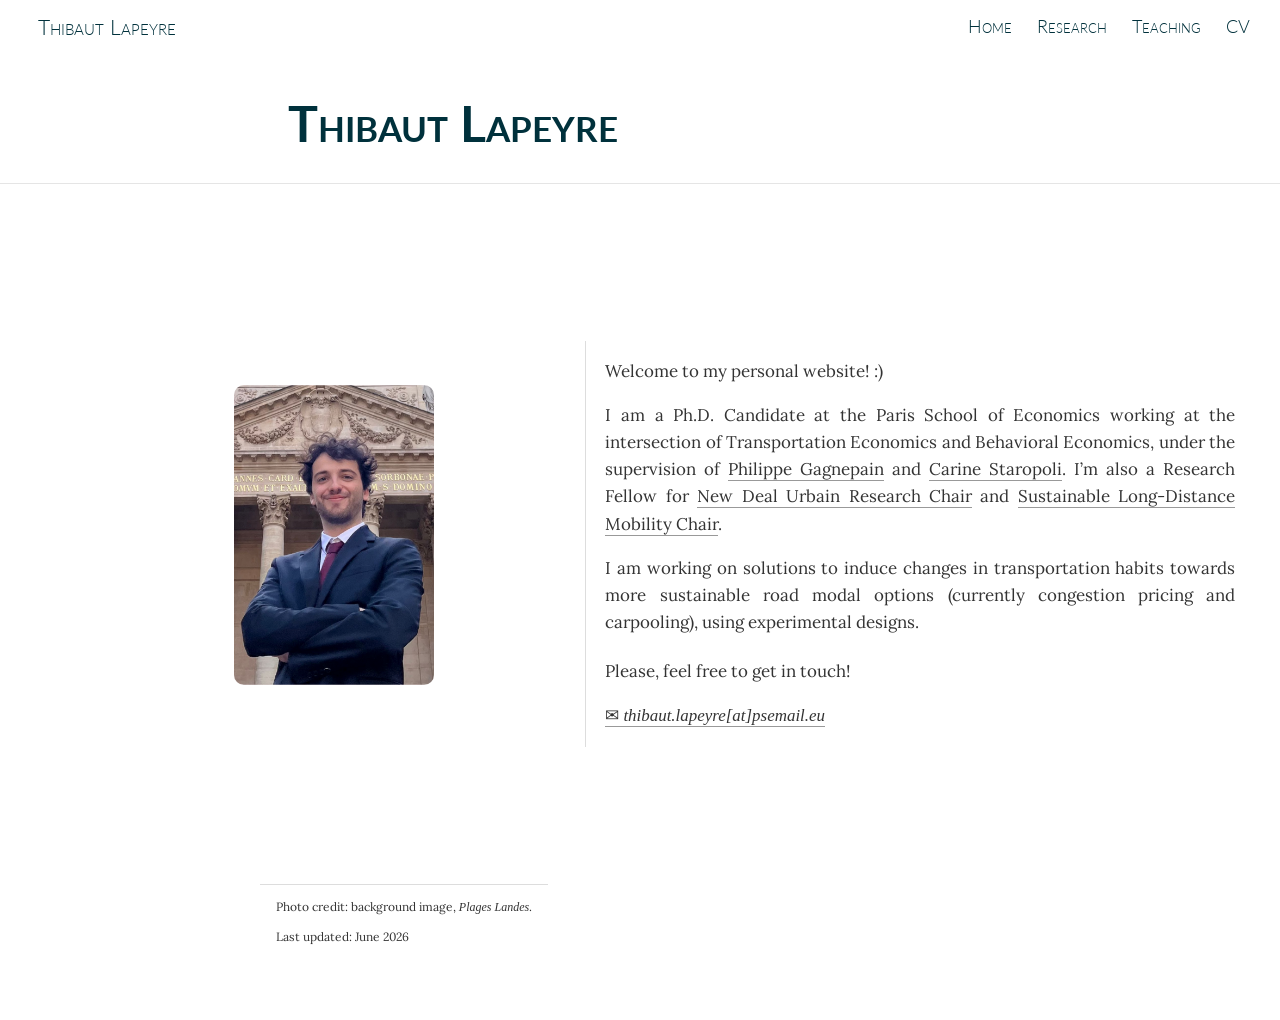
==== commit fcaffd75: "Initial website" ====
--- a/docs/index.html
+++ b/docs/index.html
@@ -20,8 +20,9 @@
 
 <style type="text/css">code{white-space: pre;}</style>
 <style type="text/css" data-origin="pandoc">
+html { -webkit-text-size-adjust: 100%; }
 pre > code.sourceCode { white-space: pre; position: relative; }
-pre > code.sourceCode > span { line-height: 1.25; }
+pre > code.sourceCode > span { display: inline-block; line-height: 1.25; }
 pre > code.sourceCode > span:empty { height: 1.2em; }
 .sourceCode { overflow: visible; }
 code.sourceCode > span { color: inherit; text-decoration: inherit; }
@@ -32,7 +33,7 @@
 }
 @media print {
 pre > code.sourceCode { white-space: pre-wrap; }
-pre > code.sourceCode > span { display: inline-block; text-indent: -5em; padding-left: 5em; }
+pre > code.sourceCode > span { text-indent: -5em; padding-left: 5em; }
 }
 pre.numberSource code
   { counter-reset: source-line 0; }
@@ -107,7 +108,7 @@
   <!--radix_placeholder_rmarkdown_metadata-->
 
   <script type="text/json" id="radix-rmarkdown-metadata">
-  {"type":"list","attributes":{"names":{"type":"character","attributes":{},"value":["title","site","image","angle","links","output","resource_files"]}},"value":[{"type":"character","attributes":{},"value":["Thibaut Lapeyre"]},{"type":"character","attributes":{},"value":["distill::distill_website"]},{"type":"character","attributes":{},"value":["images/photo_thibaut_lapeyre.jpg"]},{"type":"integer","attributes":{},"value":[130]},{"type":"list","attributes":{},"value":[{"type":"list","attributes":{"names":{"type":"character","attributes":{},"value":["label","url"]}},"value":[{"type":"character","attributes":{},"value":["`<svg aria-hidden=\"true\" role=\"img\" viewBox=\"0 0 512 512\" style=\"height:1em;width:1em;vertical-align:-0.125em;margin-left:auto;margin-right:auto;font-size:inherit;fill:currentColor;overflow:visible;position:relative;\"><path d=\"M64 112c-8.8 0-16 7.2-16 16v22.1L220.5 291.7c20.7 17 50.4 17 71.1 0L464 150.1V128c0-8.8-7.2-16-16-16H64zM48 212.2V384c0 8.8 7.2 16 16 16H448c8.8 0 16-7.2 16-16V212.2L322 328.8c-38.4 31.5-93.7 31.5-132 0L48 212.2zM0 128C0 92.7 28.7 64 64 64H448c35.3 0 64 28.7 64 64V384c0 35.3-28.7 64-64 64H64c-35.3 0-64-28.7-64-64V128z\"/><\/svg>`{=html} Email"]},{"type":"character","attributes":{},"value":["mailto:thibautlapeyre@psemail.eu"]}]},{"type":"list","attributes":{"names":{"type":"character","attributes":{},"value":["label","url"]}},"value":[{"type":"character","attributes":{},"value":["`<svg aria-hidden=\"true\" role=\"img\" viewBox=\"0 0 496 512\" style=\"height:1em;width:0.97em;vertical-align:-0.125em;margin-left:auto;margin-right:auto;font-size:inherit;fill:currentColor;overflow:visible;position:relative;\"><path d=\"M165.9 397.4c0 2-2.3 3.6-5.2 3.6-3.3.3-5.6-1.3-5.6-3.6 0-2 2.3-3.6 5.2-3.6 3-.3 5.6 1.3 5.6 3.6zm-31.1-4.5c-.7 2 1.3 4.3 4.3 4.9 2.6 1 5.6 0 6.2-2s-1.3-4.3-4.3-5.2c-2.6-.7-5.5.3-6.2 2.3zm44.2-1.7c-2.9.7-4.9 2.6-4.6 4.9.3 2 2.9 3.3 5.9 2.6 2.9-.7 4.9-2.6 4.6-4.6-.3-1.9-3-3.2-5.9-2.9zM244.8 8C106.1 8 0 113.3 0 252c0 110.9 69.8 205.8 169.5 239.2 12.8 2.3 17.3-5.6 17.3-12.1 0-6.2-.3-40.4-.3-61.4 0 0-70 15-84.7-29.8 0 0-11.4-29.1-27.8-36.6 0 0-22.9-15.7 1.6-15.4 0 0 24.9 2 38.6 25.8 21.9 38.6 58.6 27.5 72.9 20.9 2.3-16 8.8-27.1 16-33.7-55.9-6.2-112.3-14.3-112.3-110.5 0-27.5 7.6-41.3 23.6-58.9-2.6-6.5-11.1-33.3 2.6-67.9 20.9-6.5 69 27 69 27 20-5.6 41.5-8.5 62.8-8.5s42.8 2.9 62.8 8.5c0 0 48.1-33.6 69-27 13.7 34.7 5.2 61.4 2.6 67.9 16 17.7 25.8 31.5 25.8 58.9 0 96.5-58.9 104.2-114.8 110.5 9.2 7.9 17 22.9 17 46.4 0 33.7-.3 75.4-.3 83.6 0 6.5 4.6 14.4 17.3 12.1C428.2 457.8 496 362.9 496 252 496 113.3 383.5 8 244.8 8zM97.2 352.9c-1.3 1-1 3.3.7 5.2 1.6 1.6 3.9 2.3 5.2 1 1.3-1 1-3.3-.7-5.2-1.6-1.6-3.9-2.3-5.2-1zm-10.8-8.1c-.7 1.3.3 2.9 2.3 3.9 1.6 1 3.6.7 4.3-.7.7-1.3-.3-2.9-2.3-3.9-2-.6-3.6-.3-4.3.7zm32.4 35.6c-1.6 1.3-1 4.3 1.3 6.2 2.3 2.3 5.2 2.6 6.5 1 1.3-1.3.7-4.3-1.3-6.2-2.2-2.3-5.2-2.6-6.5-1zm-11.4-14.7c-1.6 1-1.6 3.6 0 5.9 1.6 2.3 4.3 3.3 5.6 2.3 1.6-1.3 1.6-3.9 0-6.2-1.4-2.3-4-3.3-5.6-2z\"/><\/svg>`{=html} GitHub"]},{"type":"character","attributes":{},"value":["https://github.com/tiblapeyre"]}]}]},{"type":"character","attributes":{},"value":["distill::distill_article"]},{"type":"character","attributes":{},"value":["images/photo thibaut lapeyre.jpg","images/contis.jpg"]}]}
+  {"type":"list","attributes":{"names":{"type":"character","attributes":{},"value":["title","site","image","angle","links","output","resource_files"]}},"value":[{"type":"character","attributes":{},"value":["Thibaut Lapeyre"]},{"type":"character","attributes":{},"value":["distill::distill_website"]},{"type":"character","attributes":{},"value":["images/photo.jpg"]},{"type":"integer","attributes":{},"value":[130]},{"type":"list","attributes":{},"value":[{"type":"list","attributes":{"names":{"type":"character","attributes":{},"value":["label","url"]}},"value":[{"type":"character","attributes":{},"value":["`<svg aria-hidden=\"true\" role=\"img\" viewBox=\"0 0 512 512\" style=\"height:1em;width:1em;vertical-align:-0.125em;margin-left:auto;margin-right:auto;font-size:inherit;fill:currentColor;overflow:visible;position:relative;\"><path d=\"M64 112c-8.8 0-16 7.2-16 16v22.1L220.5 291.7c20.7 17 50.4 17 71.1 0L464 150.1V128c0-8.8-7.2-16-16-16H64zM48 212.2V384c0 8.8 7.2 16 16 16H448c8.8 0 16-7.2 16-16V212.2L322 328.8c-38.4 31.5-93.7 31.5-132 0L48 212.2zM0 128C0 92.7 28.7 64 64 64H448c35.3 0 64 28.7 64 64V384c0 35.3-28.7 64-64 64H64c-35.3 0-64-28.7-64-64V128z\"/><\/svg>`{=html} Email"]},{"type":"character","attributes":{},"value":["mailto:thibautlapeyre@psemail.eu"]}]},{"type":"list","attributes":{"names":{"type":"character","attributes":{},"value":["label","url"]}},"value":[{"type":"character","attributes":{},"value":["`<svg aria-hidden=\"true\" role=\"img\" viewBox=\"0 0 496 512\" style=\"height:1em;width:0.97em;vertical-align:-0.125em;margin-left:auto;margin-right:auto;font-size:inherit;fill:currentColor;overflow:visible;position:relative;\"><path d=\"M165.9 397.4c0 2-2.3 3.6-5.2 3.6-3.3.3-5.6-1.3-5.6-3.6 0-2 2.3-3.6 5.2-3.6 3-.3 5.6 1.3 5.6 3.6zm-31.1-4.5c-.7 2 1.3 4.3 4.3 4.9 2.6 1 5.6 0 6.2-2s-1.3-4.3-4.3-5.2c-2.6-.7-5.5.3-6.2 2.3zm44.2-1.7c-2.9.7-4.9 2.6-4.6 4.9.3 2 2.9 3.3 5.9 2.6 2.9-.7 4.9-2.6 4.6-4.6-.3-1.9-3-3.2-5.9-2.9zM244.8 8C106.1 8 0 113.3 0 252c0 110.9 69.8 205.8 169.5 239.2 12.8 2.3 17.3-5.6 17.3-12.1 0-6.2-.3-40.4-.3-61.4 0 0-70 15-84.7-29.8 0 0-11.4-29.1-27.8-36.6 0 0-22.9-15.7 1.6-15.4 0 0 24.9 2 38.6 25.8 21.9 38.6 58.6 27.5 72.9 20.9 2.3-16 8.8-27.1 16-33.7-55.9-6.2-112.3-14.3-112.3-110.5 0-27.5 7.6-41.3 23.6-58.9-2.6-6.5-11.1-33.3 2.6-67.9 20.9-6.5 69 27 69 27 20-5.6 41.5-8.5 62.8-8.5s42.8 2.9 62.8 8.5c0 0 48.1-33.6 69-27 13.7 34.7 5.2 61.4 2.6 67.9 16 17.7 25.8 31.5 25.8 58.9 0 96.5-58.9 104.2-114.8 110.5 9.2 7.9 17 22.9 17 46.4 0 33.7-.3 75.4-.3 83.6 0 6.5 4.6 14.4 17.3 12.1C428.2 457.8 496 362.9 496 252 496 113.3 383.5 8 244.8 8zM97.2 352.9c-1.3 1-1 3.3.7 5.2 1.6 1.6 3.9 2.3 5.2 1 1.3-1 1-3.3-.7-5.2-1.6-1.6-3.9-2.3-5.2-1zm-10.8-8.1c-.7 1.3.3 2.9 2.3 3.9 1.6 1 3.6.7 4.3-.7.7-1.3-.3-2.9-2.3-3.9-2-.6-3.6-.3-4.3.7zm32.4 35.6c-1.6 1.3-1 4.3 1.3 6.2 2.3 2.3 5.2 2.6 6.5 1 1.3-1.3.7-4.3-1.3-6.2-2.2-2.3-5.2-2.6-6.5-1zm-11.4-14.7c-1.6 1-1.6 3.6 0 5.9 1.6 2.3 4.3 3.3 5.6 2.3 1.6-1.3 1.6-3.9 0-6.2-1.4-2.3-4-3.3-5.6-2z\"/><\/svg>`{=html} GitHub"]},{"type":"character","attributes":{},"value":["https://github.com/tiblapeyre"]}]}]},{"type":"character","attributes":{},"value":["distill::distill_article"]},{"type":"character","attributes":{},"value":["images/photo.jpg","images/contis.jpg"]}]}
   </script>
   <!--/radix_placeholder_rmarkdown_metadata-->
   <!--radix_placeholder_navigation_in_header-->
@@ -2214,7 +2215,7 @@
     color: var(--hover-color, white);
   }</style>
   <!--/radix_placeholder_distill-->
-  <script src="site_libs/header-attrs-2.29/header-attrs.js"></script>
+  <script src="site_libs/header-attrs-2.30/header-attrs.js"></script>
   <script src="site_libs/popper-2.6.0/popper.min.js"></script>
   <link href="site_libs/tippy-6.2.7/tippy.css" rel="stylesheet" />
   <link href="site_libs/tippy-6.2.7/tippy-light-border.css" rel="stylesheet" />
@@ -2247,6 +2248,7 @@
 <div class="nav-right">
 <a href="index.html">Home</a>
 <a href="research.html">Research</a>
+<a href="teaching.html">Teaching</a>
 <a href="cv/CV_EN.pdf">CV</a>
 <a href="javascript:void(0);" class="nav-toggle">&#9776;</a>
 </div>
@@ -2267,28 +2269,138 @@
 
 <div class="d-article">
 <style>
-/* target only the postcard/profile image if you want, but OK to keep as is */
-img { width: 300px !important; height: auto !important; }
-
-body { font-size: 1.1rem; }
-
-/* background image on top section */
+body {
+  font-size: 1.1rem;
+  position: relative;
+}
+
 body::before {
   content: "";
   position: absolute;
-  top: 0; left: 0; right: 0;
-  height: 40vh;
-  background-image: url("images/contis.jpg");  /* path relative to the HTML */
-  background-size: cover;
-  background-position: center 40%;  /* move crop window up slightly */
+  top: 0;
+  left: 0;
+  right: 0;
+  height: 30vh;
+  background-image: url("images/contis.jpg");
+  background-size: 100% auto;
+  background-position: center 35%;
   background-repeat: no-repeat;
-  opacity: 0.5;
+  opacity: 0.6;
   z-index: -1;
 }
+
+.profile-block {
+  display: grid;
+  grid-template-columns: 340px 650px;
+  align-items: center;
+  justify-content: center;
+  gap: 0.7rem; /* reduce this */
+  margin: 13vh auto 2rem auto;
+  padding: 0 1rem;
+  max-width: 1100px;
+  transform: translateX(-70px);
+}
+
+.profile-photo {
+  width: 200px !important;
+  height: 300px !important;
+  object-fit: cover;
+  object-position: center 35%;
+  border-radius: 10px;
+  display: block;
+}
+
+.profile-text {
+  line-height: 1.6;
+  text-align: justify;
+  text-justify: inter-word;
+  hyphens: auto;
+  overflow-wrap: break-word;
+
+  border-left: 1px solid #ddd;
+  padding-left: 1.2rem; /* reduce this too */
+}
+
+.contact-block {
+  margin-top: 1.4rem;
+  text-align: left;
+}
+
+.page-footer {
+  max-width: 700px;
+  margin: 14vh auto 0 auto;
+  padding: 0.8rem 1rem 0 1rem;
+  border-top: 1px solid #ddd;
+  font-size: 0.75rem;
+  color: #777;
+  text-align: left;
+  line-height: 1.5;
+}
+@media (max-width: 760px) {
+  body::before {
+    height: 28vh;
+  }
+
+  .profile-block {
+    grid-template-columns: 1fr;
+    gap: 1rem;
+    margin-top: 5vh;
+    transform: none;
+  }
+
+  .profile-photo {
+    width: 300px !important;
+    height: 230px !important;
+    margin: 0 auto;
+  }
+
+  .profile-text {
+    text-align: left;
+  }
+
+  .page-footer {
+    margin-top: 5vh;
+    font-size: 0.75rem;
+  }
+}
 </style>
-<p>Ph.D. Candidate at the Paris School of Economics working at the intersection of Transportation Economics and Experimental Economics under the supervision of Carine Staropoli (Paris School of Economics and University of Rouen Normandie) and Philippe Gagnepain (Paris School of Economics and Paris 1 Panthéon-Sorbonne) … for the <a href="https://www.parisschoolofeconomics.eu/recherche/initiatives-recherche/chaires-de-recherche/new-deal-urbain/">New Deal Urbain Research Chair</a> and <a href="https://www.parisschoolofeconomics.eu/en/research/research-initiatives/research-chairs/sustainable-long-distance-mobility-chair/">Sustainable Long-Distance Mobility Chair</a>.
-More precisely, I am working on solutions to induce changes in transportation habits towards more sustainable road modal options, using lab experiments.</p>
+<!-- Main profile block -->
+<div class="profile-block">
+<p><img src="images/photo.jpg" class="profile-photo" alt="Portrait of Thibaut Lapeyre"></p>
+<div class="profile-text">
+<p>
+<p>Welcome to my personal website! :)</p>
+I am a Ph.D. Candidate at the Paris School of Economics working at the intersection of
+Transportation Economics and Behavioral Economics, under the supervision of
+<a href="https://www.parisschoolofeconomics.eu/personnes/philippe-gagnepain/">Philippe Gagnepain</a> and
+<a href="https://www.parisschoolofeconomics.eu/personnes/carine-staropoli/">Carine Staropoli</a>. I’m also a Research Fellow for
+<a href="https://www.parisschoolofeconomics.eu/recherche/initiatives-recherche/chaires-de-recherche/new-deal-urbain/">New Deal Urbain Research Chair</a>
+and
+<a href="https://www.parisschoolofeconomics.eu/en/research/research-initiatives/research-chairs/sustainable-long-distance-mobility-chair/">Sustainable Long-Distance Mobility Chair</a>.
+</p>
+<p>
+I am working on solutions to induce changes in transportation habits
+towards more sustainable road modal options (currently congestion pricing and carpooling), using experimental designs.
+</p>
+<div class="contact-block">
+<p>Please, feel free to get in touch!<br></p>
+<p><a href="mailto:thibaut.lapeyre@psemail.eu" class="email-text-link">
+<span class="email-link">✉</span>
+<em>thibaut.lapeyre[at]psemail.eu</em>
+</a></p>
+</div>
+</div>
+<!-- Bottom reference / update info -->
+<div class="page-footer">
+<div>
+<p>Photo credit: background image, <em>Plages Landes</em>.</p>
+</div>
+<div>
+<p>Last updated: June 2026</p>
+</div>
+</div>
 <div class="sourceCode" id="cb1"><pre class="sourceCode r distill-force-highlighting-css"><code class="sourceCode r"></code></pre></div>
+</div>
 <!--radix_placeholder_article_footer-->
 <!--/radix_placeholder_article_footer-->
 </div>
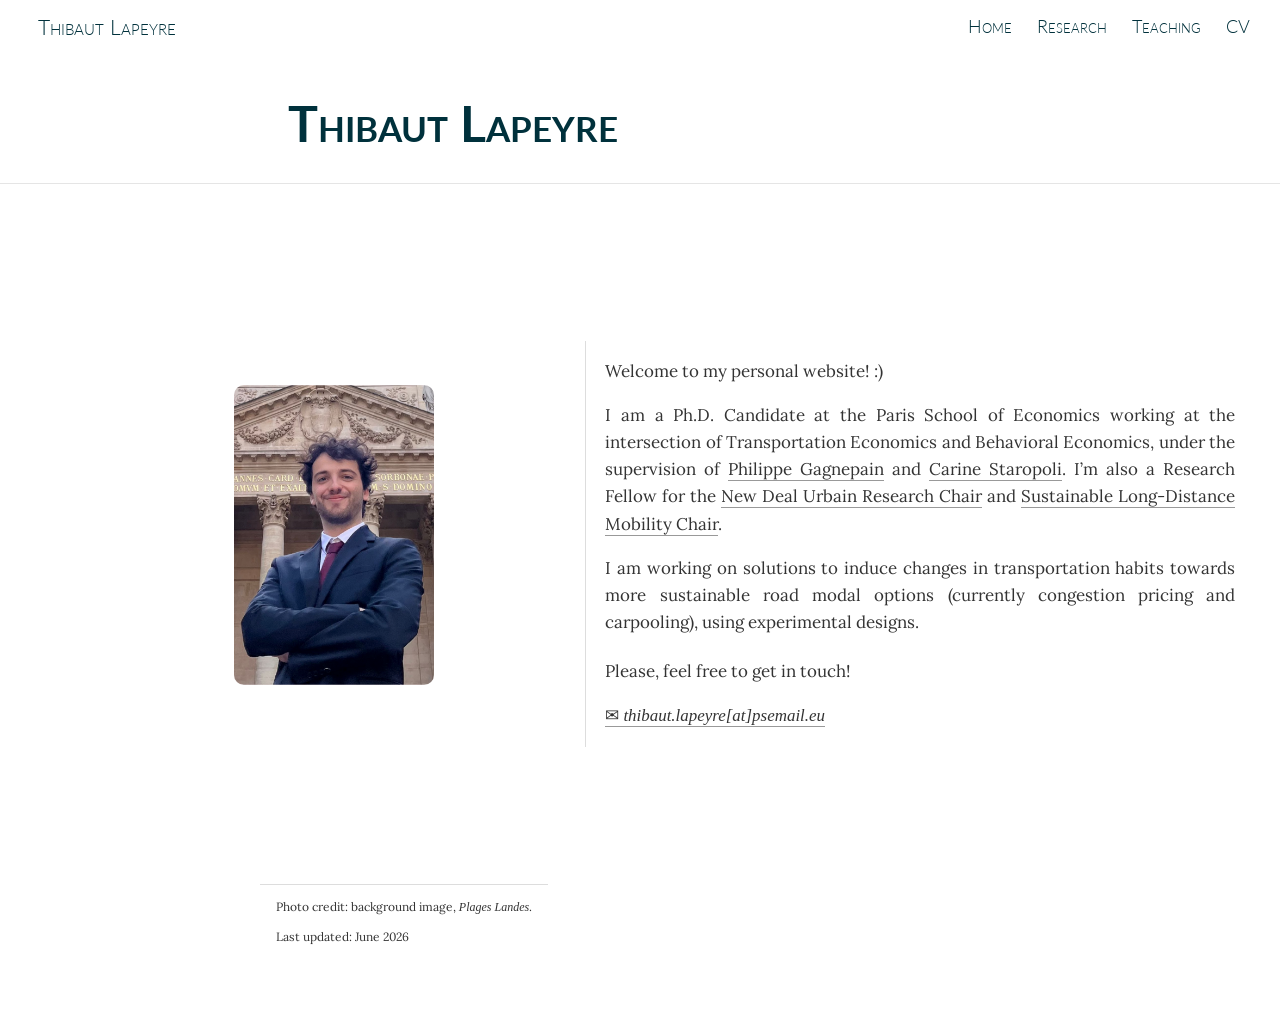
==== commit 93c925f6: "Describe your changes" ====
--- a/docs/index.html
+++ b/docs/index.html
@@ -2373,7 +2373,7 @@
 I am a Ph.D. Candidate at the Paris School of Economics working at the intersection of
 Transportation Economics and Behavioral Economics, under the supervision of
 <a href="https://www.parisschoolofeconomics.eu/personnes/philippe-gagnepain/">Philippe Gagnepain</a> and
-<a href="https://www.parisschoolofeconomics.eu/personnes/carine-staropoli/">Carine Staropoli</a>. I’m also a Research Fellow for
+<a href="https://www.parisschoolofeconomics.eu/personnes/carine-staropoli/">Carine Staropoli</a>. I’m also a Research Fellow for the
 <a href="https://www.parisschoolofeconomics.eu/recherche/initiatives-recherche/chaires-de-recherche/new-deal-urbain/">New Deal Urbain Research Chair</a>
 and
 <a href="https://www.parisschoolofeconomics.eu/en/research/research-initiatives/research-chairs/sustainable-long-distance-mobility-chair/">Sustainable Long-Distance Mobility Chair</a>.
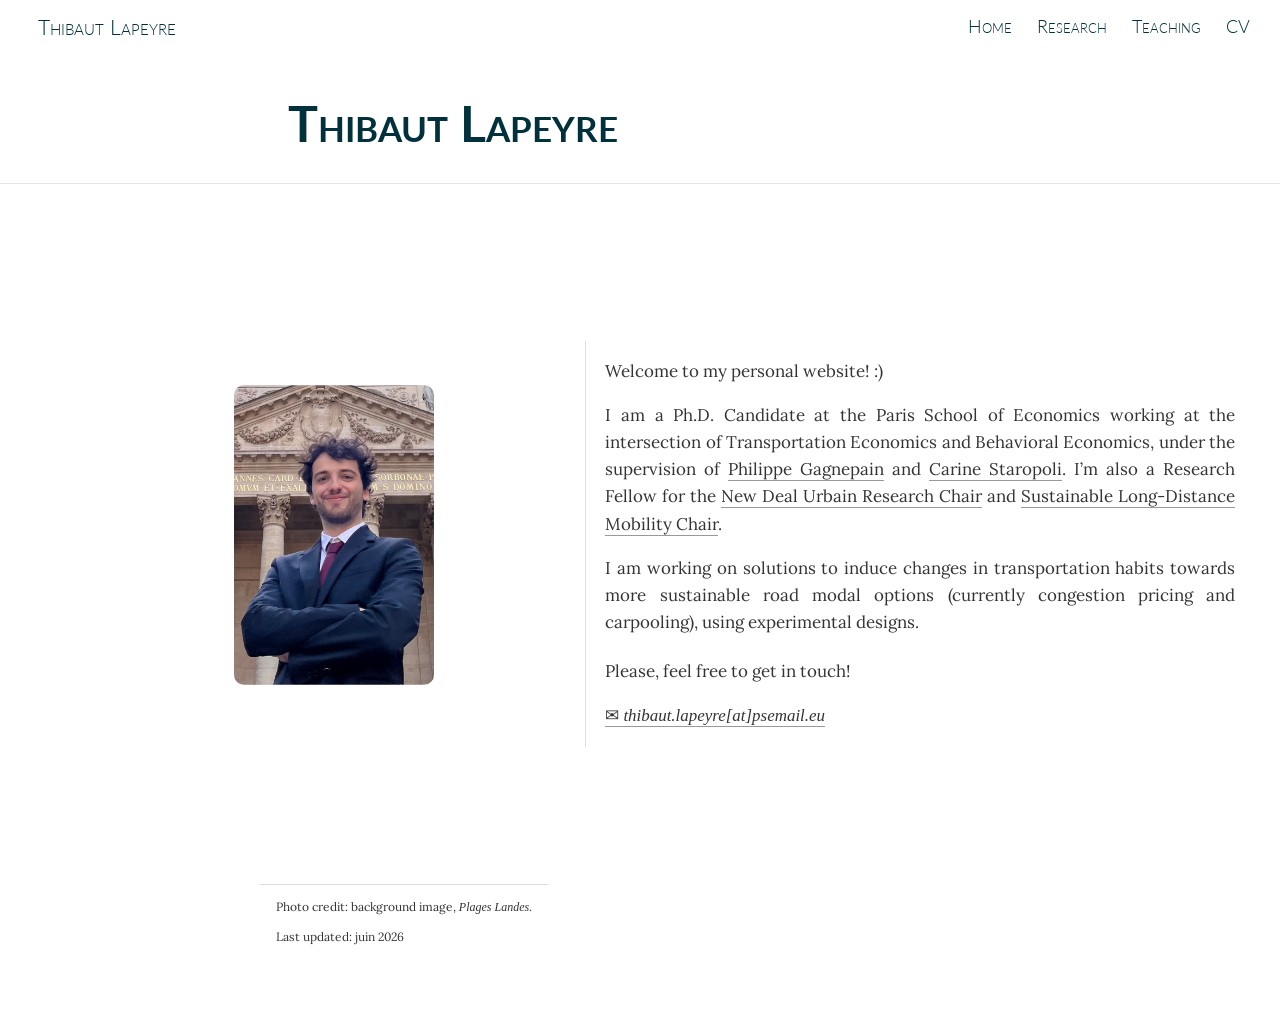
==== commit ddb705bd: "update title" ====
--- a/docs/index.html
+++ b/docs/index.html
@@ -2215,7 +2215,7 @@
     color: var(--hover-color, white);
   }</style>
   <!--/radix_placeholder_distill-->
-  <script src="site_libs/header-attrs-2.30/header-attrs.js"></script>
+  <script src="site_libs/header-attrs-2.31/header-attrs.js"></script>
   <script src="site_libs/popper-2.6.0/popper.min.js"></script>
   <link href="site_libs/tippy-6.2.7/tippy.css" rel="stylesheet" />
   <link href="site_libs/tippy-6.2.7/tippy-light-border.css" rel="stylesheet" />
@@ -2396,7 +2396,7 @@
 <p>Photo credit: background image, <em>Plages Landes</em>.</p>
 </div>
 <div>
-<p>Last updated: June 2026</p>
+<p>Last updated: juin 2026</p>
 </div>
 </div>
 <div class="sourceCode" id="cb1"><pre class="sourceCode r distill-force-highlighting-css"><code class="sourceCode r"></code></pre></div>
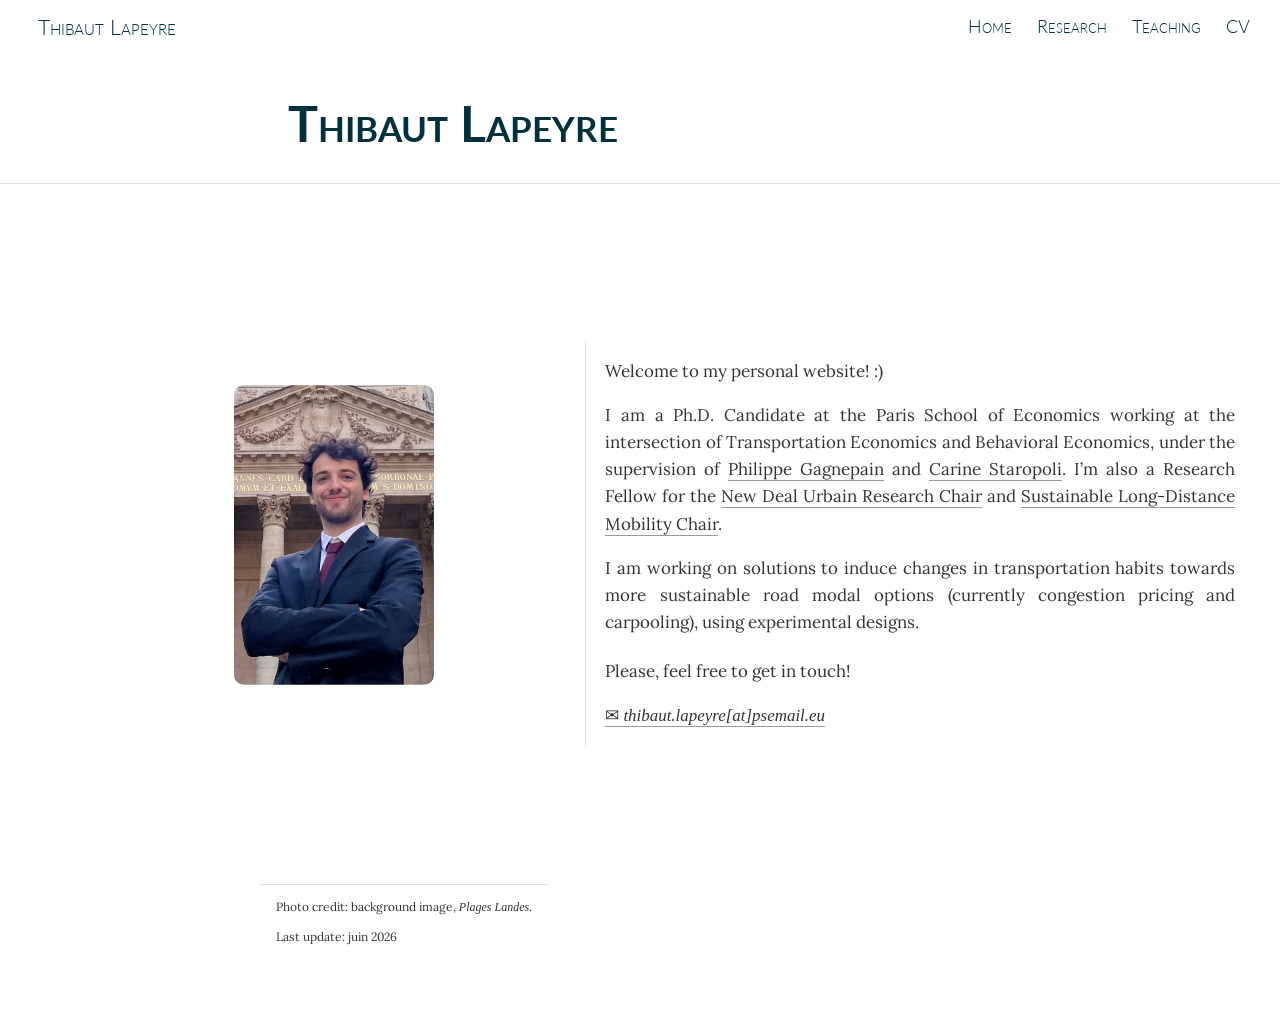
==== commit 8d1050af: "last udpdate" ====
--- a/docs/index.html
+++ b/docs/index.html
@@ -2396,7 +2396,7 @@
 <p>Photo credit: background image, <em>Plages Landes</em>.</p>
 </div>
 <div>
-<p>Last updated: juin 2026</p>
+<p>Last update: juin 2026</p>
 </div>
 </div>
 <div class="sourceCode" id="cb1"><pre class="sourceCode r distill-force-highlighting-css"><code class="sourceCode r"></code></pre></div>
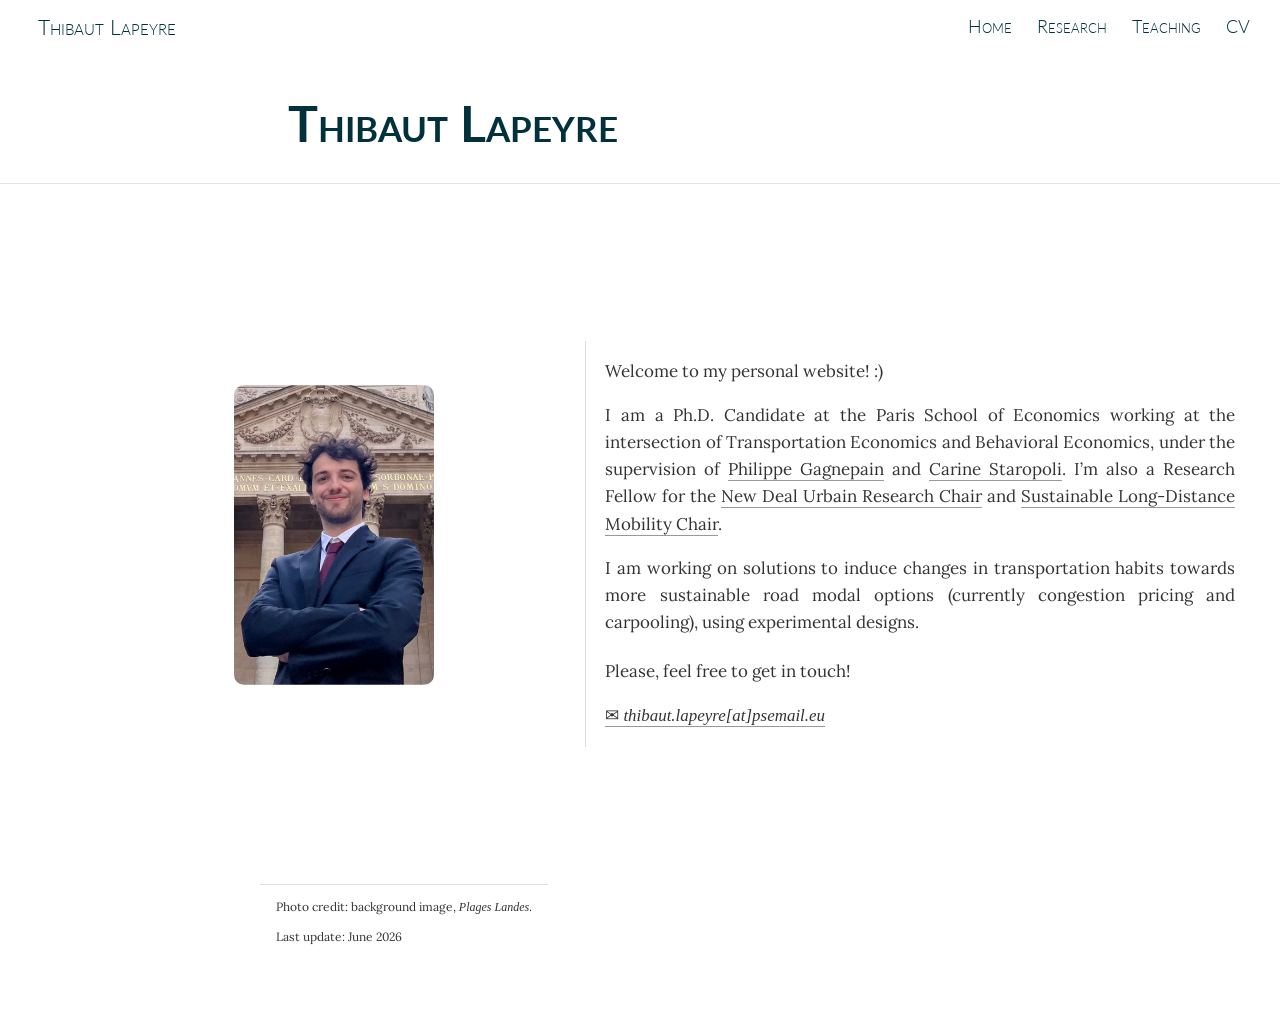
==== commit 9ce5cbff: "cv" ====
--- a/docs/index.html
+++ b/docs/index.html
@@ -2396,7 +2396,7 @@
 <p>Photo credit: background image, <em>Plages Landes</em>.</p>
 </div>
 <div>
-<p>Last update: juin 2026</p>
+<p>Last update: June 2026</p>
 </div>
 </div>
 <div class="sourceCode" id="cb1"><pre class="sourceCode r distill-force-highlighting-css"><code class="sourceCode r"></code></pre></div>
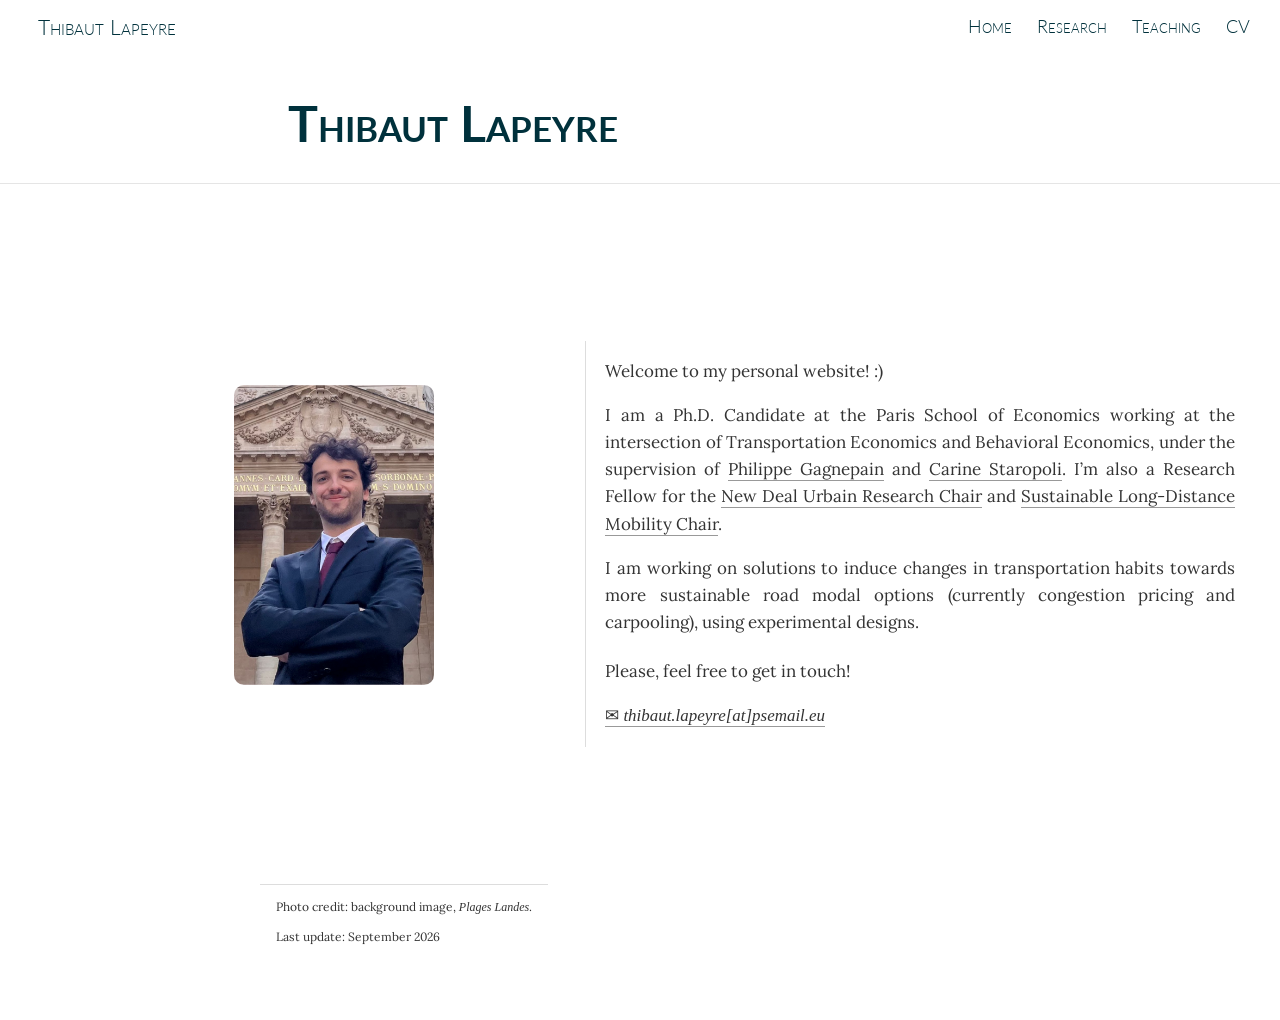
==== commit 7f358e62: "cv update" ====
--- a/docs/index.html
+++ b/docs/index.html
@@ -2215,7 +2215,7 @@
     color: var(--hover-color, white);
   }</style>
   <!--/radix_placeholder_distill-->
-  <script src="site_libs/header-attrs-2.31/header-attrs.js"></script>
+  <script src="site_libs/header-attrs-2.30/header-attrs.js"></script>
   <script src="site_libs/popper-2.6.0/popper.min.js"></script>
   <link href="site_libs/tippy-6.2.7/tippy.css" rel="stylesheet" />
   <link href="site_libs/tippy-6.2.7/tippy-light-border.css" rel="stylesheet" />
@@ -2396,7 +2396,7 @@
 <p>Photo credit: background image, <em>Plages Landes</em>.</p>
 </div>
 <div>
-<p>Last update: June 2026</p>
+<p>Last update: September 2026</p>
 </div>
 </div>
 <div class="sourceCode" id="cb1"><pre class="sourceCode r distill-force-highlighting-css"><code class="sourceCode r"></code></pre></div>
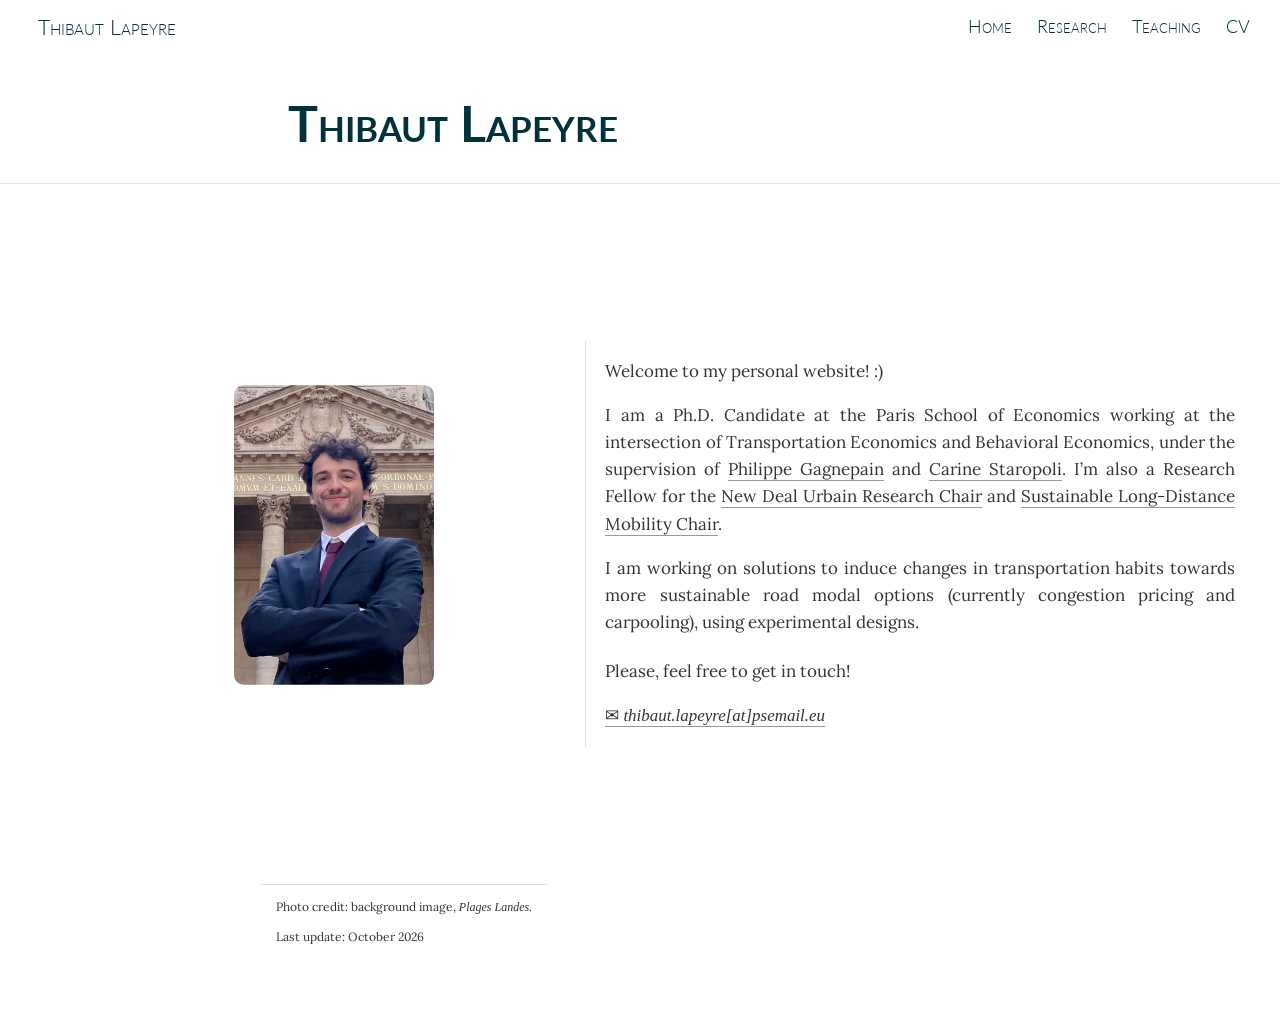
==== commit 5beb4a52: "Add Google Search Console verification" ====
--- a/docs/index.html
+++ b/docs/index.html
@@ -2215,7 +2215,7 @@
     color: var(--hover-color, white);
   }</style>
   <!--/radix_placeholder_distill-->
-  <script src="site_libs/header-attrs-2.30/header-attrs.js"></script>
+  <script src="site_libs/header-attrs-2.32/header-attrs.js"></script>
   <script src="site_libs/popper-2.6.0/popper.min.js"></script>
   <link href="site_libs/tippy-6.2.7/tippy.css" rel="stylesheet" />
   <link href="site_libs/tippy-6.2.7/tippy-light-border.css" rel="stylesheet" />
@@ -2396,7 +2396,7 @@
 <p>Photo credit: background image, <em>Plages Landes</em>.</p>
 </div>
 <div>
-<p>Last update: September 2026</p>
+<p>Last update: October 2026</p>
 </div>
 </div>
 <div class="sourceCode" id="cb1"><pre class="sourceCode r distill-force-highlighting-css"><code class="sourceCode r"></code></pre></div>
